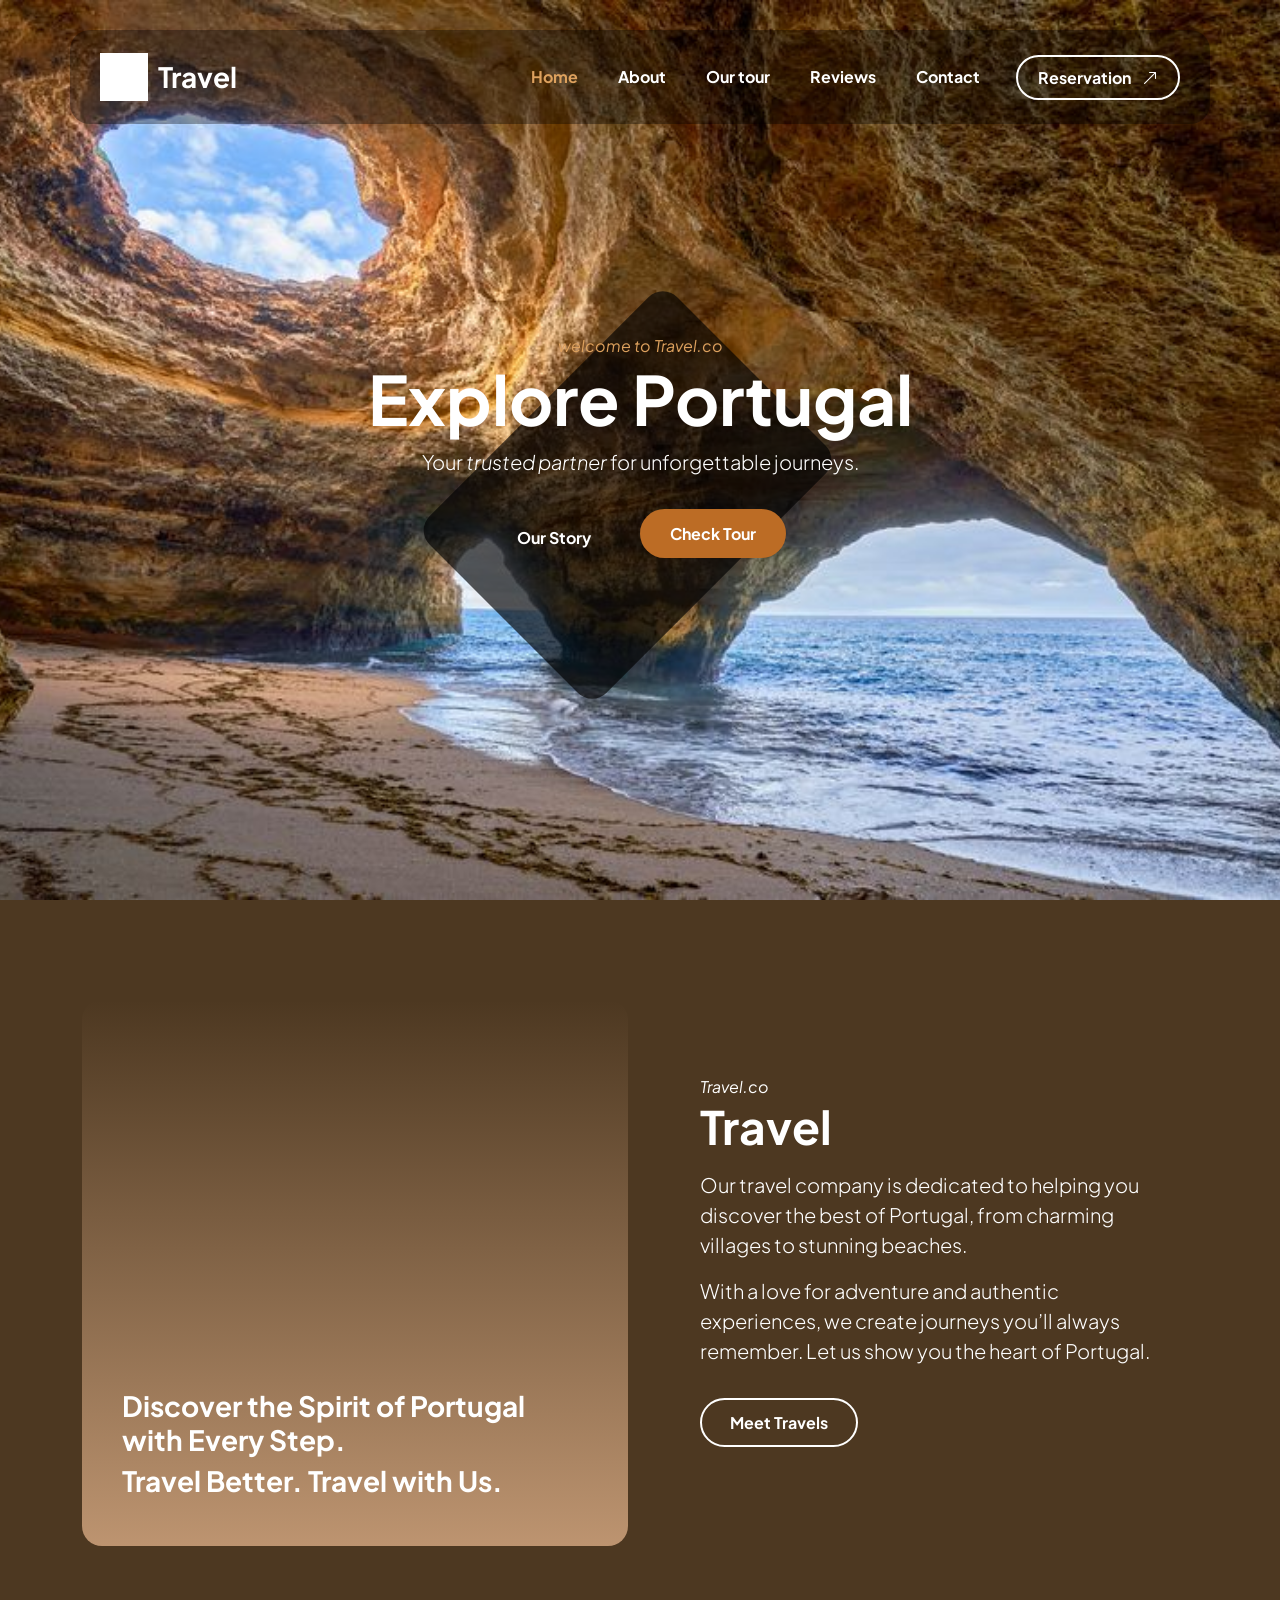
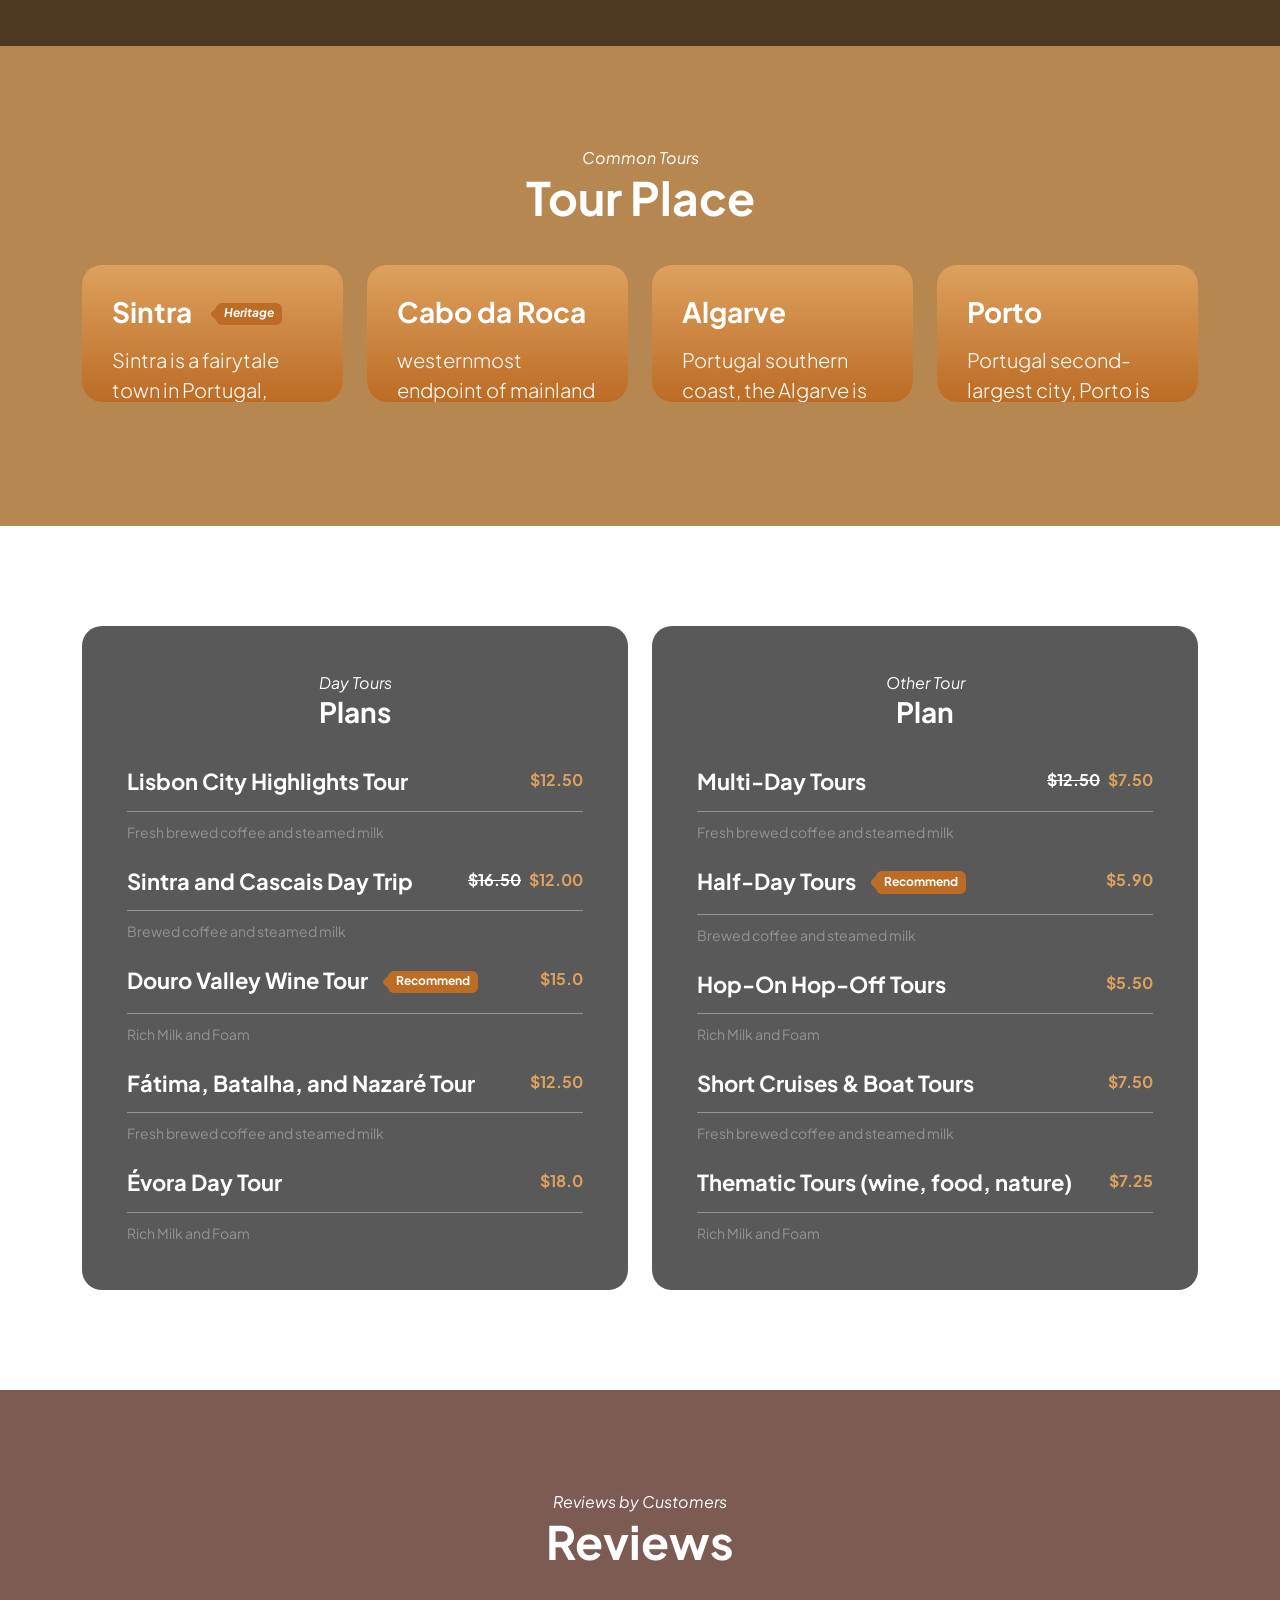
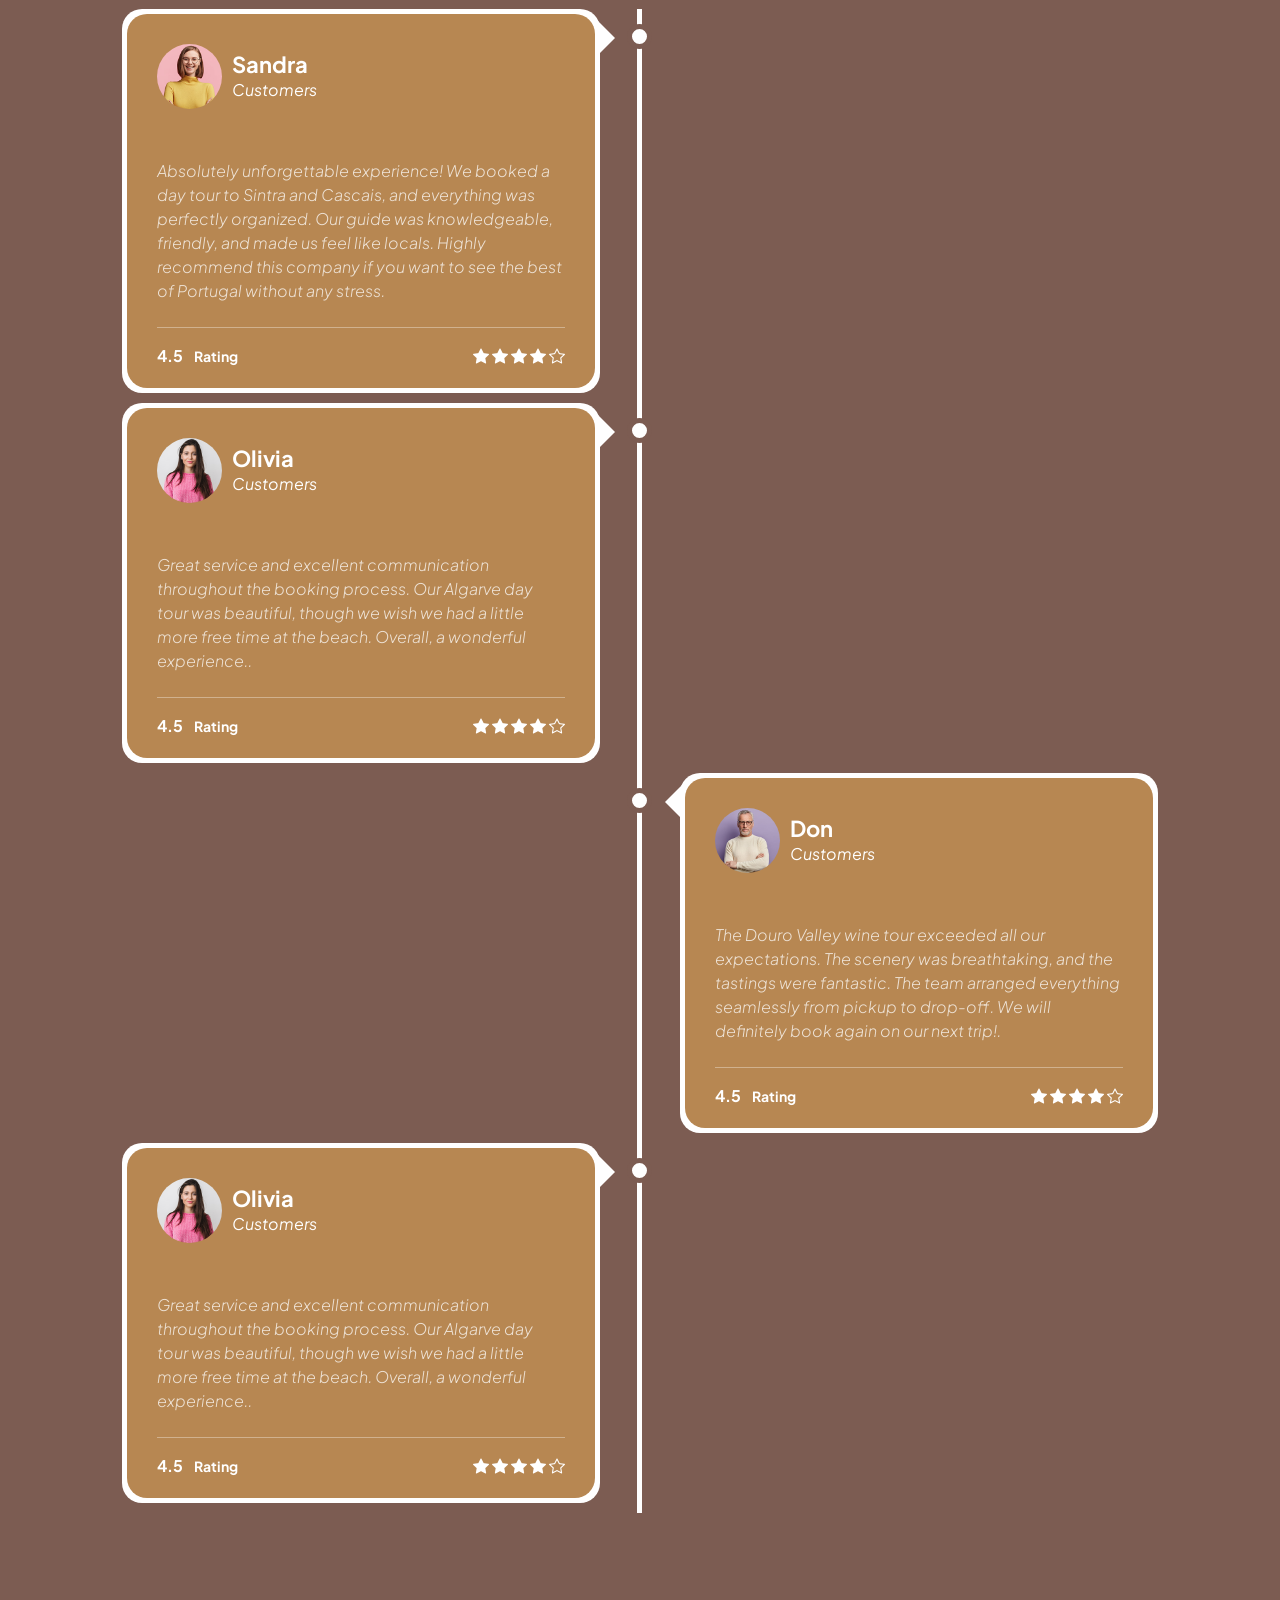
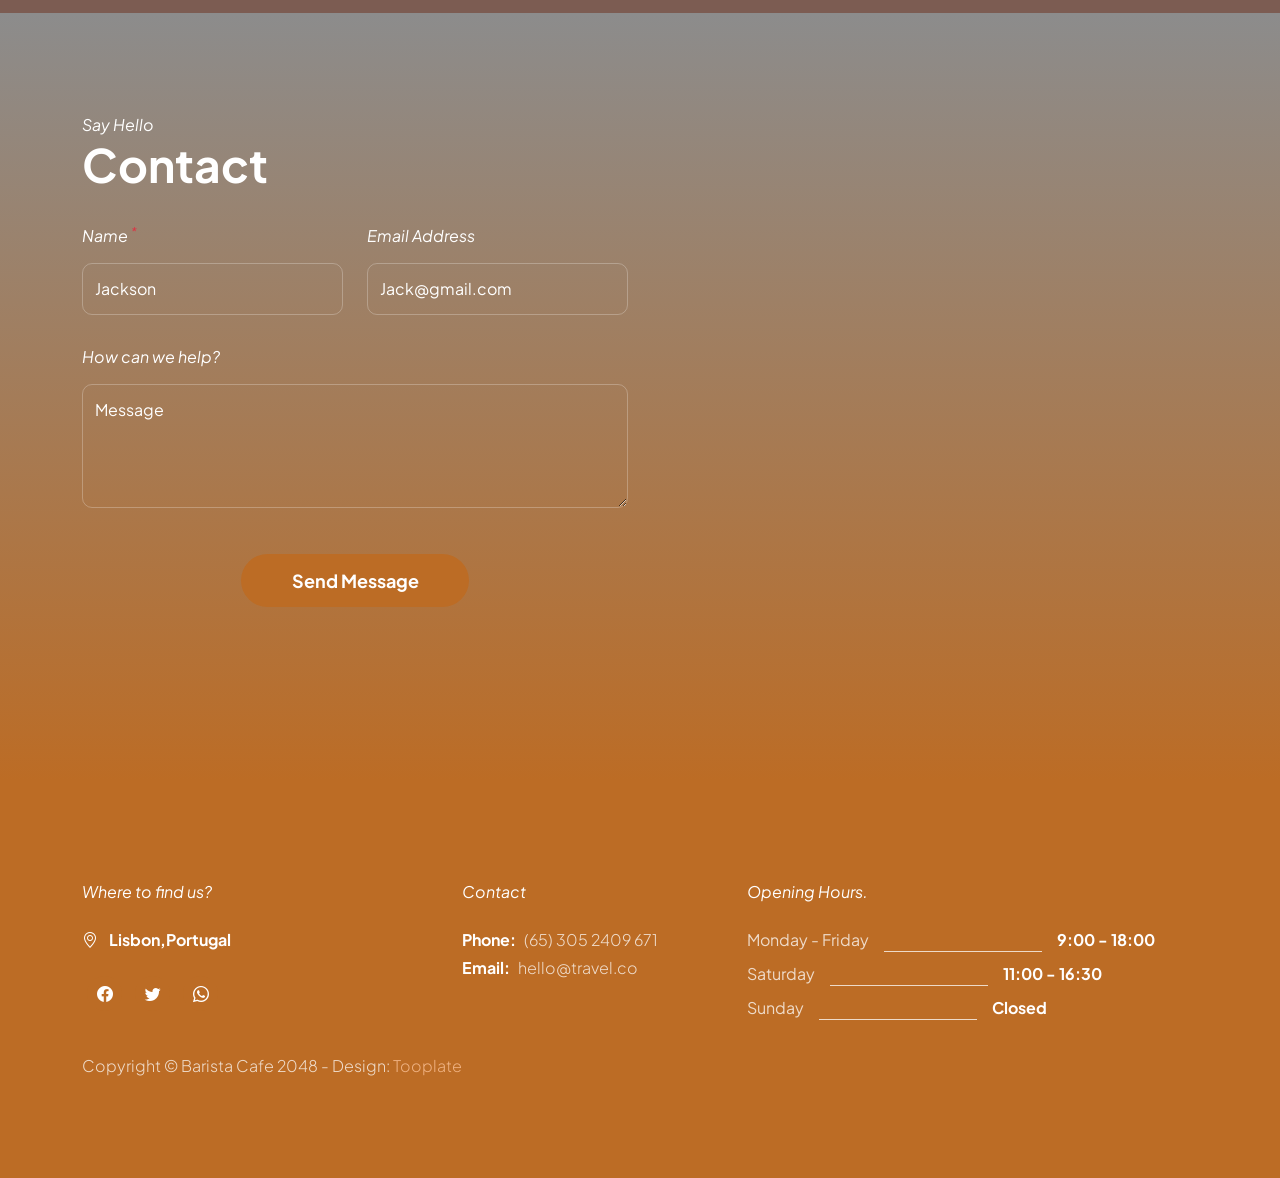
==== index.html @ 71cfe736 "Initial commit" ====
<!doctype html>
<html lang="en">
    <head>
        <meta charset="utf-8">
        <meta name="viewport" content="width=device-width, initial-scale=1">

        <meta name="description" content="">
        <meta name="author" content="">

        <title>Travel HTML CSS Template</title>

        <!-- CSS FILES -->                
        <link rel="preconnect" href="https://fonts.googleapis.com">
        
        <link rel="preconnect" href="https://fonts.gstatic.com" crossorigin>

        <link href="https://fonts.googleapis.com/css2?family=Plus+Jakarta+Sans:ital,wght@0,200;0,400;0,600;0,700;1,200;1,700&display=swap" rel="stylesheet">
            
        <link href="css/bootstrap.min.css" rel="stylesheet">

        <link href="css/bootstrap-icons.css" rel="stylesheet">

        <link href="css/vegas.min.css" rel="stylesheet">

        <link href="css/tooplate-barista.css" rel="stylesheet">
        
<!--

Tooplate 2137 Barista Cafe

https://www.tooplate.com/view/2137-barista-cafe

Bootstrap 5 HTML CSS Template

-->
    </head>
    
    <body>
                
            <main>
                <nav class="navbar navbar-expand-lg">                
                    <div class="container">
                        <a class="navbar-brand d-flex align-items-center" href="index.html">
                           <img src="images/Travel_Agency_Logo.png" class="navbar-brand-image img-fluid" alt="Tour & travel templete">
                            Travel
                        </a>
        
                        <button class="navbar-toggler" type="button" data-bs-toggle="collapse" data-bs-target="#navbarNav" aria-controls="navbarNav" aria-expanded="false" aria-label="Toggle navigation">
                            <span class="navbar-toggler-icon"></span>
                        </button>
        
                        <div class="collapse navbar-collapse" id="navbarNav">
                            <ul class="navbar-nav ms-lg-auto">
                                <li class="nav-item">
                                    <a class="nav-link click-scroll" href="#section_1">Home</a>
                                </li>
        
                                <li class="nav-item">
                                    <a class="nav-link click-scroll" href="#section_2">About</a>
                                </li>

                                <li class="nav-item">
                                    <a class="nav-link click-scroll" href="#section_3">Our tour</a>
                                </li>

                                <li class="nav-item">
                                    <a class="nav-link click-scroll" href="#section_4">Reviews</a>
                                </li>

                                <li class="nav-item">
                                    <a class="nav-link click-scroll" href="#section_5">Contact</a>
                                </li>
                            </ul>

                            <div class="ms-lg-3">
                                <a class="btn custom-btn custom-border-btn" href="reservation.html">
                                    Reservation
                                    <i class="bi-arrow-up-right ms-2"></i>
                                </a>
                            </div>
                        </div>
                    </div>
                </nav>


                <section class="hero-section d-flex justify-content-center align-items-center" id="section_1">

                    <div class="container">
                        <div class="row align-items-center">

                            <div class="col-lg-6 col-12 mx-auto">
                                <em class="small-text">welcome to Travel.co</em>
                                
                                <h1>Explore Portugal</h1>

                                <p class="text-white mb-4 pb-lg-2">
                                    Your <em>trusted partner</em> for unforgettable journeys.
                                </p>

                                <a class="btn custom-btn custom-border-btn smoothscroll me-3" href="#section_2">
                                    Our Story
                                </a>

                                <a class="btn custom-btn smoothscroll me-2 mb-2" href="#section_3"><strong>Check Tour</strong></a>
                            </div>

                        </div>
                    </div>

                    <div class="hero-slides"></div>
                </section>


                <section class="about-section section-padding" id="section_2">
                    <div class="section-overlay"></div>
                    <div class="container">
                        <div class="row align-items-center">

                            <div class="col-lg-6 col-12">
                                <div class="ratio ratio-1x1">
                                    <video autoplay="" loop="" muted="" class="custom-video" poster="">
                                        <source src="videos/1.mp4" type="video/mp4">

                                        Your browser does not support the video tag.
                                    </video>

                                    <div class="about-video-info d-flex flex-column">
                                        <h4 class="mt-auto">Discover the Spirit of Portugal with Every Step.</h4>

                                        <h4>Travel Better. Travel with Us.</h4>
                                    </div>
                                </div>
                            </div>

                            <div class="col-lg-5 col-12 mt-4 mt-lg-0 mx-auto">
                                <em class="text-white">Travel.co</em>

                                <h2 class="text-white mb-3">Travel</h2>

                                    <p class="text-white">
                                        Our travel company is dedicated to helping you discover the best of Portugal, from charming villages to stunning beaches.
                                    </p>

                                    <p class="text-white">
                                        With a love for adventure and authentic experiences, we create journeys you’ll always remember. Let us show you the heart of Portugal.
                                    </p>
                                <a href="#barista-team" class="smoothscroll btn custom-btn custom-border-btn mt-3 mb-4">Meet Travels </a>
                            </div>

                        </div>
                    </div>
                </section>


                <section class="barista-section section-padding section-bg" id="barista-team">
                    <div class="container">
                        <div class="row justify-content-center">

                            <div class="col-lg-12 col-12 text-center mb-4 pb-lg-2">
                                <em class="text-white">Common Tours</em>

                                <h2 class="text-white">Tour Place</h2>
                            </div>

                            <div class="col-lg-3 col-md-6 col-12 mb-4">
                                <div class="team-block-wrap">
                                    <div class="team-block-info d-flex flex-column">
                                        <div class="d-flex mt-auto mb-3">
                                            <h4 class="text-white mb-0">Sintra</h4>

                                            <p class="badge ms-4"><em>Heritage</em></p>
                                        </div>

                                        <p class="text-white mb-0">Sintra is a fairytale town in Portugal, famous for its colorful palaces, romantic gardens, and misty mountain scenery.</p>
                                    </div>

                                    <div class="team-block-image-wrap">
                                        <video autoplay="" loop="" muted="" class="custom-video" poster="">
                                        <source src="videos/1.mp4" type="video/mp4">

                                        Your browser does not support the video tag.
                                    </video>
                                    </div>
                                </div>
                            </div>

                            <div class="col-lg-3 col-md-6 col-12 mb-4">
                                <div class="team-block-wrap">
                                    <div class="team-block-info d-flex flex-column">
                                        <div class="d-flex mt-auto mb-3">
                                            <h4 class="text-white mb-0">Cabo da Roca</h4>

                                           
                                        </div>

                                        <p class="text-white mb-0">westernmost endpoint of mainland Europe , its dramatic cliffs rising 140 meters above the Atlantic Ocean.</p>
                                    </div>

                                    <div class="team-block-image-wrap">
                                         <video autoplay="" loop="" muted="" class="custom-video" poster="">
                                        <source src="videos/CabodaRoca.mp4" type="video/mp4">

                                        Your browser does not support the video tag.
                                    </video>
                                    </div>
                                </div>
                            </div>

                            <div class="col-lg-3 col-md-6 col-12 mb-4">
                                <div class="team-block-wrap">
                                    <div class="team-block-info d-flex flex-column">
                                        <div class="d-flex mt-auto mb-3">
                                            <h4 class="text-white mb-0">Algarve</h4>

                                            
                                        </div>

                                        <p class="text-white mb-0">Portugal southern coast, the Algarve is famous for its golden beaches.</p>
                                    </div>

                                    <div class="team-block-image-wrap">
                                              <video autoplay="" loop="" muted="" class="custom-video" poster="">
                                        <source src="videos/Algarve.mp4" type="video/mp4">

                                        Your browser does not support the video tag.
                                    </video>
                                    </div>
                                </div>
                            </div>

                            <div class="col-lg-3 col-md-6 col-12">
                                <div class="team-block-wrap">
                                    <div class="team-block-info d-flex flex-column">
                                        <div class="d-flex mt-auto mb-3">
                                            <h4 class="text-white mb-0">Porto</h4>

                                            
                                        </div>

                                        <p class="text-white mb-0">Portugal second-largest city, Porto is known for its historic riverside district.</p>
                                    </div>

                                    <div class="team-block-image-wrap">
                                                 <video autoplay="" loop="" muted="" class="custom-video" poster="">
                                        <source src="videos/Porto.mp4" type="video/mp4">

                                        Your browser does not support the video tag.
                                    </video>
                                    </div>
                                </div>
                            </div>

                        </div>
                    </div>
                </section>


                <section class="menu-section section-padding" id="section_3">
                    <div class="container">
                        <div class="row">

                            <div class="col-lg-6 col-12 mb-4 mb-lg-0">
                                <div class="menu-block-wrap">
                                    <div class="text-center mb-4 pb-lg-2">
                                        <em class="text-white">Day Tours</em>
                                        <h4 class="text-white">Plans</h4>
                                    </div>

                                    <div class="menu-block">
                                        <div class="d-flex">
                                            <h6>Lisbon City Highlights Tour</h6>
                                        
                                            <span class="underline"></span>

                                            <strong class="ms-auto">$12.50</strong>
                                        </div>

                                        <div class="border-top mt-2 pt-2">
                                            <small>Fresh brewed coffee and steamed milk</small>
                                        </div>
                                    </div>

                                    <div class="menu-block my-4">
                                        <div class="d-flex">
                                            <h6>
                                                Sintra and Cascais Day Trip
                                            </h6>
                                        
                                            <span class="underline"></span>

                                            <strong class="text-white ms-auto"><del>$16.50</del></strong>

                                            <strong class="ms-2">$12.00</strong>
                                        </div>

                                        <div class="border-top mt-2 pt-2">
                                            <small>Brewed coffee and steamed milk</small>
                                        </div>
                                    </div>

                                    <div class="menu-block">
                                        <div class="d-flex">
                                            <h6>Douro Valley Wine Tour
                                                <span class="badge ms-3">Recommend</span>
                                            </h6>
                                        
                                            <span class="underline"></span>

                                            <strong class="ms-auto">$15.0</strong>
                                        </div>

                                        <div class="border-top mt-2 pt-2">
                                            <small>Rich Milk and Foam</small>
                                        </div>
                                    </div>

                                    <div class="menu-block my-4">
                                        <div class="d-flex">
                                            <h6>Fátima, Batalha, and Nazaré Tour</h6>
                                        
                                            <span class="underline"></span>

                                            <strong class="ms-auto">$12.50</strong>
                                        </div>

                                        <div class="border-top mt-2 pt-2">
                                            <small>Fresh brewed coffee and steamed milk</small>
                                        </div>
                                    </div>

                                    <div class="menu-block">
                                        <div class="d-flex">
                                            <h6>Évora Day Tour</h6>
                                        
                                            <span class="underline"></span>

                                            <strong class="ms-auto">$18.0</strong>
                                        </div>

                                        <div class="border-top mt-2 pt-2">
                                            <small>Rich Milk and Foam</small>
                                        </div>
                                    </div>
                                </div>
                            </div>

                            <div class="col-lg-6 col-12">
                                <div class="menu-block-wrap">
                                    <div class="text-center mb-4 pb-lg-2">
                                        <em class="text-white">Other Tour</em>
                                        <h4 class="text-white">Plan</h4>
                                    </div>

                                    <div class="menu-block">
                                        <div class="d-flex">
                                            <h6>Multi-Day Tours</h6>
                                        
                                            <span class="underline"></span>

                                            <strong class="text-white ms-auto"><del>$12.50</del></strong>

                                            <strong class="ms-2">$7.50</strong>
                                        </div>

                                        <div class="border-top mt-2 pt-2">
                                            <small>Fresh brewed coffee and steamed milk</small>
                                        </div>
                                    </div>

                                    <div class="menu-block my-4">
                                        <div class="d-flex">
                                            <h6>
                                                Half-Day Tours
                                                <span class="badge ms-3">Recommend</span>
                                            </h6>
                                        
                                            <span class="underline"></span>

                                            <strong class="ms-auto">$5.90</strong>
                                        </div>

                                        <div class="border-top mt-2 pt-2">
                                            <small>Brewed coffee and steamed milk</small>
                                        </div>
                                    </div>

                                    <div class="menu-block">
                                        <div class="d-flex">
                                            <h6>Hop-On Hop-Off Tours</h6>
                                        
                                            <span class="underline"></span>

                                            <strong class="ms-auto">$5.50</strong>
                                        </div>

                                        <div class="border-top mt-2 pt-2">
                                            <small>Rich Milk and Foam</small>
                                        </div>
                                    </div>

                                    <div class="menu-block my-4">
                                        <div class="d-flex">
                                            <h6>Short Cruises & Boat Tours</h6>
                                        
                                            <span class="underline"></span>

                                            <strong class="ms-auto">$7.50</strong>
                                        </div>

                                        <div class="border-top mt-2 pt-2">
                                            <small>Fresh brewed coffee and steamed milk</small>
                                        </div>
                                    </div>

                                    <div class="menu-block">
                                        <div class="d-flex">
                                            <h6>Thematic Tours (wine, food, nature)</h6>
                                        
                                            <span class="underline"></span>

                                            <strong class="ms-auto">$7.25</strong>
                                        </div>

                                        <div class="border-top mt-2 pt-2">
                                            <small>Rich Milk and Foam</small>
                                        </div>
                                    </div>
                                </div>
                            </div>

                        </div>
                    </div>
                </section>


                <section class="reviews-section section-padding section-bg" id="section_4">
                    <div class="container">
                        <div class="row justify-content-center">

                            <div class="col-lg-12 col-12 text-center mb-4 pb-lg-2">
                                <em class="text-white">Reviews by Customers</em>

                                <h2 class="text-white">Reviews</h2>
                            </div>

                            <div class="timeline">
                                <div class="timeline-container timeline-container-left">
                                    <div class="timeline-content">
                                        <div class="reviews-block">
                                            <div class="reviews-block-image-wrap d-flex align-items-center">
                                                <img src="images/reviews/young-woman-with-round-glasses-yellow-sweater.jpg" class="reviews-block-image img-fluid" alt="">

                                                <div class="">
                                                    <h6 class="text-white mb-0">Sandra</h6>
                                                    <em class="text-white"> Customers</em>
                                                </div>
                                            </div>

                                            <div class="reviews-block-info">
                                                <p>Absolutely unforgettable experience! We booked a day tour to Sintra and Cascais, and everything was perfectly organized. Our guide was knowledgeable, friendly, and made us feel like locals. Highly recommend this company if you want to see the best of Portugal without any stress.</p>

                                                <div class="d-flex border-top pt-3 mt-4">
                                                    <strong class="text-white">4.5 <small class="ms-2">Rating</small></strong>

                                                    <div class="reviews-group ms-auto">
                                                        <i class="bi-star-fill"></i>
                                                        <i class="bi-star-fill"></i>
                                                        <i class="bi-star-fill"></i>
                                                        <i class="bi-star-fill"></i>
                                                        <i class="bi-star"></i>
                                                    </div>
                                                </div>
                                            </div>
                                        </div>
                                    </div>
                                </div>
                                <div class="timeline-container timeline-container-left">
                                    <div class="timeline-content">
                                        <div class="reviews-block">
                                            <div class="reviews-block-image-wrap d-flex align-items-center">
                                                <img src="images/reviews/young-beautiful-woman-pink-warm-sweater-natural-look-smiling-portrait-isolated-long-hair.jpg" class="reviews-block-image img-fluid" alt="">

                                                <div class="">
                                                    <h6 class="text-white mb-0">Olivia</h6>
                                                    <em class="text-white"> Customers</em>
                                                </div>
                                            </div>

                                            <div class="reviews-block-info">
                                                <p>Great service and excellent communication throughout the booking process. Our Algarve day tour was beautiful, though we wish we had a little more free time at the beach. Overall, a wonderful experience..</p>

                                                <div class="d-flex border-top pt-3 mt-4">
                                                    <strong class="text-white">4.5 <small class="ms-2">Rating</small></strong>

                                                    <div class="reviews-group ms-auto">
                                                        <i class="bi-star-fill"></i>
                                                        <i class="bi-star-fill"></i>
                                                        <i class="bi-star-fill"></i>
                                                        <i class="bi-star-fill"></i>
                                                        <i class="bi-star"></i>
                                                    </div>
                                                </div>
                                            </div>
                                        </div>
                                    </div>
                                </div>

                                <div class="timeline-container timeline-container-right">
                                    <div class="timeline-content">
                                        <div class="reviews-block">
                                            <div class="reviews-block-image-wrap d-flex align-items-center">
                                                <img src="images/reviews/senior-man-white-sweater-eyeglasses.jpg" class="reviews-block-image img-fluid" alt="">

                                                <div class="">
                                                    <h6 class="text-white mb-0">Don</h6>
                                                    <em class="text-white"> Customers</em>
                                                </div>
                                            </div>

                                            <div class="reviews-block-info">
                                                <p>The Douro Valley wine tour exceeded all our expectations. The scenery was breathtaking, and the tastings were fantastic. The team arranged everything seamlessly from pickup to drop-off. We will definitely book again on our next trip!.</p>

                                                <div class="d-flex border-top pt-3 mt-4">
                                                    <strong class="text-white">4.5 <small class="ms-2">Rating</small></strong>

                                                    <div class="reviews-group ms-auto">
                                                        <i class="bi-star-fill"></i>
                                                        <i class="bi-star-fill"></i>
                                                        <i class="bi-star-fill"></i>
                                                        <i class="bi-star-fill"></i>
                                                        <i class="bi-star"></i>
                                                    </div>
                                                </div>
                                            </div>
                                        </div>
                                    </div>
                                </div>


                                <div class="timeline-container timeline-container-left">
                                    <div class="timeline-content">
                                        <div class="reviews-block">
                                            <div class="reviews-block-image-wrap d-flex align-items-center">
                                                <img src="images/reviews/young-beautiful-woman-pink-warm-sweater-natural-look-smiling-portrait-isolated-long-hair.jpg" class="reviews-block-image img-fluid" alt="">

                                                <div class="">
                                                    <h6 class="text-white mb-0">Olivia</h6>
                                                    <em class="text-white"> Customers</em>
                                                </div>
                                            </div>

                                            <div class="reviews-block-info">
                                                <p>Great service and excellent communication throughout the booking process. Our Algarve day tour was beautiful, though we wish we had a little more free time at the beach. Overall, a wonderful experience..</p>

                                                <div class="d-flex border-top pt-3 mt-4">
                                                    <strong class="text-white">4.5 <small class="ms-2">Rating</small></strong>

                                                    <div class="reviews-group ms-auto">
                                                        <i class="bi-star-fill"></i>
                                                        <i class="bi-star-fill"></i>
                                                        <i class="bi-star-fill"></i>
                                                        <i class="bi-star-fill"></i>
                                                        <i class="bi-star"></i>
                                                    </div>
                                                </div>
                                            </div>
                                        </div>
                                    </div>
                                </div>
                            </div>

                        </div>
                    </div>
                </section>


                <section class="contact-section section-padding" id="section_5">
                    <div class="container">
                        <div class="row">   

                            <div class="col-lg-12 col-12">
                                <em class="text-white">Say Hello</em>
                                <h2 class="text-white mb-4 pb-lg-2">Contact</h2>
                            </div>

                            <div class="col-lg-6 col-12">
                                <form action="#" method="post" class="custom-form contact-form" role="form">

                                <div class="row">
                                    
                                    <div class="col-lg-6 col-12">
                                        <label for="name" class="form-label">Name <sup class="text-danger">*</sup></label>

                                        <input type="text" name="name" id="name" class="form-control" placeholder="Jackson" required="">
                                    </div>

                                    <div class="col-lg-6 col-12">
                                        <label for="email" class="form-label">Email Address</label>

                                        <input type="email" name="email" id="email" pattern="[^ @]*@[^ @]*" class="form-control" placeholder="Jack@gmail.com" required="">
                                    </div>

                                    <div class="col-12">
                                        <label for="message" class="form-label">How can we help?</label>

                                        <textarea name="message" rows="4" class="form-control" id="message" placeholder="Message" required=""></textarea>
                                        
                                    </div>
                                </div>

                                <div class="col-lg-5 col-12 mx-auto mt-3">
                                    <button type="submit" class="form-control">Send Message</button>
                                </div>
                            </form>
                            </div>

                            <div class="col-lg-6 col-12 mx-auto mt-5 mt-lg-0 ps-lg-5">
                                <iframe
                                src="https://www.google.com/maps/embed?pb=!1m18!1m12!1m3!1d62391.93143214999!2d-9.206729025305532!3d38.8001784403716!2m3!1f0!2f0!3f0!3m2!1i1024!2i768!4f13.1!3m3!1m2!1s0xd193362f2e70d0f%3A0x6cb35b3cfcb72c0b!2sOdivelas!5e0!3m2!1sen!2spt!4v1720000000000!5m2!1sen!2spt"
                                width="600"
                                height="450"
                                style="border:0;"
                                allowfullscreen=""
                                loading="lazy"
                                referrerpolicy="no-referrer-when-downgrade"
                                ></iframe>
                            </div>

                        </div>
                    </div>
                </section>


                <footer class="site-footer">
                    <div class="container">
                        <div class="row">

                            <div class="col-lg-4 col-12 me-auto">
                                <em class="text-white d-block mb-4">Where to find us?</em>

                                <strong class="text-white">
                                    <i class="bi-geo-alt me-2"></i>
                                    Lisbon,Portugal
                                </strong>

                                <ul class="social-icon mt-4">
                                    <li class="social-icon-item">
                                        <a href="#" class="social-icon-link bi-facebook">
                                        </a>
                                    </li>
        
                                    <li class="social-icon-item">
                                        <a href="https://x.com/minthu" target="_new" class="social-icon-link bi-twitter">
                                        </a>
                                    </li>

                                    <li class="social-icon-item">
                                        <a href="#" class="social-icon-link bi-whatsapp">
                                        </a>
                                    </li>
                                </ul>
                            </div>

                            <div class="col-lg-3 col-12 mt-4 mb-3 mt-lg-0 mb-lg-0">
                                <em class="text-white d-block mb-4">Contact</em>

                                <p class="d-flex mb-1">
                                    <strong class="me-2">Phone:</strong>
                                    <a href="tel: 305-240-9671" class="site-footer-link">
                                        (65) 
                                        305 2409 671
                                    </a>
                                </p>

                                <p class="d-flex">
                                    <strong class="me-2">Email:</strong>

                                    <a href="mailto:info@yourgmail.com" class="site-footer-link">
                                        hello@travel.co
                                    </a>
                                </p>
                            </div>


                            <div class="col-lg-5 col-12">
                                <em class="text-white d-block mb-4">Opening Hours.</em>

                                <ul class="opening-hours-list">
                                    <li class="d-flex">
                                        Monday - Friday
                                        <span class="underline"></span>

                                        <strong>9:00 - 18:00</strong>
                                    </li>

                                    <li class="d-flex">
                                        Saturday
                                        <span class="underline"></span>

                                        <strong>11:00 - 16:30</strong>
                                    </li>

                                    <li class="d-flex">
                                        Sunday
                                        <span class="underline"></span>

                                        <strong>Closed</strong>
                                    </li>
                                </ul>
                            </div>

                            <div class="col-lg-8 col-12 mt-4">
                                <p class="copyright-text mb-0">Copyright © Barista Cafe 2048 
                                    - Design: <a rel="sponsored" href="https://www.tooplate.com" target="_blank">Tooplate</a></p>
                            </div>
                    </div>
                </footer>
            </main>

        <!-- JAVASCRIPT FILES -->
        <script src="js/jquery.min.js"></script>
        <script src="js/bootstrap.min.js"></script>
        <script src="js/jquery.sticky.js"></script>
        <script src="js/click-scroll.js"></script>
        <script src="js/vegas.min.js"></script>
        <script src="js/custom.js"></script>

    </body>
</html>
---- css/vegas.min.css ----
.vegas-content-scrollable,.vegas-overlay,.vegas-slide,.vegas-slide-inner,.vegas-timer{position:absolute;top:0;left:0;bottom:0;right:0;overflow:hidden;border:none;padding:0;margin:0}.vegas-content-scrollable{position:relative;height:100%;overflow:auto}.vegas-overlay{opacity:.5;background:url(./overlays/02.png) center center}.vegas-timer{top:auto;bottom:0;height:2px}.vegas-timer-progress{width:0%;height:100%;background:#fff;transition:width ease-out}.vegas-timer-running .vegas-timer-progress{width:100%}.vegas-slide,.vegas-slide-inner{margin:0;padding:0;background:center center no-repeat;transform:translateZ(0);will-change:transform,opacity}body .vegas-container{overflow:hidden!important;position:relative}.vegas-video{min-width:100%;min-height:100%;width:auto;height:auto}body.vegas-container{overflow:auto;position:static;z-index:-2}body.vegas-container>.vegas-overlay,body.vegas-container>.vegas-slide,body.vegas-container>.vegas-timer{position:fixed;z-index:-1}.vegas-transition-blur,.vegas-transition-blur2{opacity:0;filter:blur(32px) brightness(1.01)}.vegas-transition-blur-in,.vegas-transition-blur2-in{opacity:1;filter:blur(0) brightness(1.01)}.vegas-transition-blur2-out{opacity:0}.vegas-transition-burn,.vegas-transition-burn2{opacity:0;filter:contrast(1000%) saturate(1000%)}.vegas-transition-burn-in,.vegas-transition-burn2-in{opacity:1;filter:contrast(100%) saturate(100%)}.vegas-transition-burn2-out{opacity:0;filter:contrast(1000%) saturate(1000%)}.vegas-transition-fade,.vegas-transition-fade2{opacity:0}.vegas-transition-fade-in,.vegas-transition-fade2-in{opacity:1}.vegas-transition-fade2-out{opacity:0}.vegas-transition-flash,.vegas-transition-flash2{opacity:0;filter:brightness(25)}.vegas-transition-flash-in,.vegas-transition-flash2-in{opacity:1;filter:brightness(1)}.vegas-transition-flash2-out{opacity:0;filter:brightness(25)}.vegas-transition-negative,.vegas-transition-negative2{opacity:0;filter:invert(100%)}.vegas-transition-negative-in,.vegas-transition-negative2-in{opacity:1;filter:invert(0)}.vegas-transition-negative2-out{opacity:0;filter:invert(100%)}.vegas-transition-slideDown,.vegas-transition-slideDown2{transform:translateY(-100%)}.vegas-transition-slideDown-in,.vegas-transition-slideDown2-in{transform:translateY(0)}.vegas-transition-slideDown2-out{transform:translateY(100%)}.vegas-transition-slideLeft,.vegas-transition-slideLeft2{transform:translateX(100%)}.vegas-transition-slideLeft-in,.vegas-transition-slideLeft2-in{transform:translateX(0)}.vegas-transition-slideLeft2-out,.vegas-transition-slideRight,.vegas-transition-slideRight2{transform:translateX(-100%)}.vegas-transition-slideRight-in,.vegas-transition-slideRight2-in{transform:translateX(0)}.vegas-transition-slideRight2-out{transform:translateX(100%)}.vegas-transition-slideUp,.vegas-transition-slideUp2{transform:translateY(100%)}.vegas-transition-slideUp-in,.vegas-transition-slideUp2-in{transform:translateY(0)}.vegas-transition-slideUp2-out{transform:translateY(-100%)}.vegas-transition-swirlLeft,.vegas-transition-swirlLeft2{transform:scale(2) rotate(35deg);opacity:0}.vegas-transition-swirlLeft-in,.vegas-transition-swirlLeft2-in{transform:scale(1) rotate(0);opacity:1}.vegas-transition-swirlLeft2-out,.vegas-transition-swirlRight,.vegas-transition-swirlRight2{transform:scale(2) rotate(-35deg);opacity:0}.vegas-transition-swirlRight-in,.vegas-transition-swirlRight2-in{transform:scale(1) rotate(0);opacity:1}.vegas-transition-swirlRight2-out{transform:scale(2) rotate(35deg);opacity:0}.vegas-transition-zoomIn,.vegas-transition-zoomIn2{transform:scale(0);opacity:0}.vegas-transition-zoomIn-in,.vegas-transition-zoomIn2-in{transform:scale(1);opacity:1}.vegas-transition-zoomIn2-out,.vegas-transition-zoomOut,.vegas-transition-zoomOut2{transform:scale(2);opacity:0}.vegas-transition-zoomOut-in,.vegas-transition-zoomOut2-in{transform:scale(1);opacity:1}.vegas-transition-zoomOut2-out{transform:scale(0);opacity:0}.vegas-animation-kenburns{-webkit-animation:kenburns ease-out;animation:kenburns ease-out}@-webkit-keyframes kenburns{0%{transform:scale(1.5)}100%{transform:scale(1)}}@keyframes kenburns{0%{transform:scale(1.5)}100%{transform:scale(1)}}.vegas-animation-kenburnsDownLeft{-webkit-animation:kenburnsDownLeft ease-out;animation:kenburnsDownLeft ease-out}@-webkit-keyframes kenburnsDownLeft{0%{transform:scale(1.5) translate(10%,-10%)}100%{transform:scale(1) translate(0,0)}}@keyframes kenburnsDownLeft{0%{transform:scale(1.5) translate(10%,-10%)}100%{transform:scale(1) translate(0,0)}}.vegas-animation-kenburnsDownRight{-webkit-animation:kenburnsDownRight ease-out;animation:kenburnsDownRight ease-out}@-webkit-keyframes kenburnsDownRight{0%{transform:scale(1.5) translate(-10%,-10%)}100%{transform:scale(1) translate(0,0)}}@keyframes kenburnsDownRight{0%{transform:scale(1.5) translate(-10%,-10%)}100%{transform:scale(1) translate(0,0)}}.vegas-animation-kenburnsDown{-webkit-animation:kenburnsDown ease-out;animation:kenburnsDown ease-out}@-webkit-keyframes kenburnsDown{0%{transform:scale(1.5) translate(0,-10%)}100%{transform:scale(1) translate(0,0)}}@keyframes kenburnsDown{0%{transform:scale(1.5) translate(0,-10%)}100%{transform:scale(1) translate(0,0)}}.vegas-animation-kenburnsLeft{-webkit-animation:kenburnsLeft ease-out;animation:kenburnsLeft ease-out}@-webkit-keyframes kenburnsLeft{0%{transform:scale(1.5) translate(10%,0)}100%{transform:scale(1) translate(0,0)}}@keyframes kenburnsLeft{0%{transform:scale(1.5) translate(10%,0)}100%{transform:scale(1) translate(0,0)}}.vegas-animation-kenburnsRight{-webkit-animation:kenburnsRight ease-out;animation:kenburnsRight ease-out}@-webkit-keyframes kenburnsRight{0%{transform:scale(1.5) translate(-10%,0)}100%{transform:scale(1) translate(0,0)}}@keyframes kenburnsRight{0%{transform:scale(1.5) translate(-10%,0)}100%{transform:scale(1) translate(0,0)}}.vegas-animation-kenburnsUpLeft{-webkit-animation:kenburnsUpLeft ease-out;animation:kenburnsUpLeft ease-out}@-webkit-keyframes kenburnsUpLeft{0%{transform:scale(1.5) translate(10%,10%)}100%{transform:scale(1) translate(0,0)}}@keyframes kenburnsUpLeft{0%{transform:scale(1.5) translate(10%,10%)}100%{transform:scale(1) translate(0,0)}}.vegas-animation-kenburnsUpRight{-webkit-animation:kenburnsUpRight ease-out;animation:kenburnsUpRight ease-out}@-webkit-keyframes kenburnsUpRight{0%{transform:scale(1.5) translate(-10%,10%)}100%{transform:scale(1) translate(0,0)}}@keyframes kenburnsUpRight{0%{transform:scale(1.5) translate(-10%,10%)}100%{transform:scale(1) translate(0,0)}}.vegas-animation-kenburnsUp{-webkit-animation:kenburnsUp ease-out;animation:kenburnsUp ease-out}@-webkit-keyframes kenburnsUp{0%{transform:scale(1.5) translate(0,10%)}100%{transform:scale(1) translate(0,0)}}@keyframes kenburnsUp{0%{transform:scale(1.5) translate(0,10%)}100%{transform:scale(1) translate(0,0)}}
/*# sourceMappingURL=vegas.min.css.map */
---- css/tooplate-barista.css ----
/*

Tooplate 2137 Barista

https://www.tooplate.com/view/2137-barista-cafe

*/

/*---------------------------------------
  CUSTOM PROPERTIES ( VARIABLES )             
-----------------------------------------*/
:root {
  --white-color:                  #ffffff;
  --primary-color:                #BC6C25;
  --secondary-color:              #DDA15E;
  --section-bg-color:             #b78752;
  --custom-btn-bg-color:          #BC6C25;
  --custom-btn-bg-hover-color:    #DDA15E;
  --dark-color:                   #000000;
  --p-color:                      #717275;
  --border-color:                 #7fffd4;
  --link-hover-color:             #E76F51;

  --body-font-family:             'Plus Jakarta Sans', sans-serif;

  --h1-font-size:                 68px;
  --h2-font-size:                 46px;
  --h3-font-size:                 32px;
  --h4-font-size:                 28px;
  --h5-font-size:                 24px;
  --h6-font-size:                 22px;
  --p-font-size:                  20px;
  --btn-font-size:                16px;
  --form-btn-font-size:           18px;
  --menu-font-size:               16px;

  --border-radius-large:          100px;
  --border-radius-medium:         20px;
  --border-radius-small:          10px;

  --font-weight-thin:             200;
  --font-weight-light:            300;
  --font-weight-normal:           400;
  --font-weight-bold:             700;
}

body {
  background-color: var(--white-color);
  font-family: var(--body-font-family); 
}


/*---------------------------------------
  TYPOGRAPHY               
-----------------------------------------*/

h2,
h3,
h4,
h5,
h6 {
  color: var(--dark-color);
}

h1,
h2,
h3,
h4,
h5,
h6 {
  font-weight: var(--font-weight-bold);
}

h1 {
  font-size: var(--h1-font-size);
}

h2 {
  font-size: var(--h2-font-size);
}

h3 {
  font-size: var(--h3-font-size);
}

h4 {
  font-size: var(--h4-font-size);
}

h5 {
  font-size: var(--h5-font-size);
}

h6 {
  font-size: var(--h6-font-size);
}

p {
  color: var(--p-color);
  font-size: var(--p-font-size);
  font-weight: var(--font-weight-light);
}

ul li {
  color: var(--p-color);
  font-size: var(--p-font-size);
  font-weight: var(--font-weight-light);
}

a, 
button {
  touch-action: manipulation;
  transition: all 0.3s;
}

a {
  display: inline-block;
  color: var(--primary-color);
  text-decoration: none;
}

a:hover {
  color: var(--link-hover-color);
}

b,
strong {
  font-weight: var(--font-weight-bold);
}


/*---------------------------------------
  SECTION               
-----------------------------------------*/
.section-padding {
  padding-top: 100px;
  padding-bottom: 100px;
}

.section-bg {
  background-color: var(--section-bg-color);
}

.section-overlay {
  background-color: var(--dark-color);
  position: absolute;
  z-index: 9;
  top: 0;
  left: 0;
  pointer-events: none;
  width: 100%;
  height: 100%;
  opacity: 0.65;
}

.section-overlay + .container {
  position: relative;
  z-index: 22;
}

.back-top-icon {
  font-size: var(--h2-font-size);
}


/*---------------------------------------
  TIMELINE               
-----------------------------------------*/
.timeline {
  position: relative;
  max-width: 1200px;
  margin: 0 auto;
}

.timeline::after {
  content: '';
  position: absolute;
  width: 5px;
  background-color: var(--white-color);
  top: 0;
  bottom: 0;
  left: 50%;
  margin-left: -3px;
}

.timeline-container {
  padding: 10px 40px;
  padding-top: 0;
  position: relative;
  background-color: inherit;
  width: 50%;
}

.timeline-container::after {
  content: '';
  position: absolute;
  width: 25px;
  height: 25px;
  right: -12px;
  background-color: var(--white-color);
  border: 5px solid #7c5c52;
  top: 15px;
  border-radius: 50%;
  z-index: 1;
}

.timeline-container-left {
  left: 0;
}

.timeline-container-right {
  left: 50%;
}

.timeline-container-left::before {
  content: " ";
  height: 0;
  position: absolute;
  top: 9px;
  width: 0;
  z-index: 1;
  right: 25px;
  border: medium solid white;
  border-width: 20px 0 20px 20px;
  border-color: transparent transparent transparent white;
}

.timeline-container-right::before {
  content: " ";
  height: 0;
  position: absolute;
  top: 9px;
  width: 0;
  z-index: 1;
  left: 25px;
  border: medium solid white;
  border-width: 20px 20px 20px 0;
  border-color: transparent white transparent transparent;
}

.timeline-container-right::after {
  left: -13px;
}

.timeline-content {
  padding: 5px;
  background-color: var(--white-color);
  position: relative;
  border-radius: var(--border-radius-medium);
}

@media screen and (max-width: 991px) {
  .timeline::after {
    left: 31px;
  }

  .timeline-container {
    width: 100%;
    padding-left: 70px;
    padding-right: 25px;
  }

  .timeline-container::before {
    left: 58px;
    border: medium solid white;
    border-width: 20px 20px 20px 0;
    border-color: transparent white transparent transparent;
  }

  .timeline-container-left::after, .timeline-container-right::after {
    left: 6px;
  }

  .timeline-container-right {
    left: 0%;
  }
}


/*---------------------------------------
  CUSTOM BUTTON               
-----------------------------------------*/
.custom-btn {
  background: var(--custom-btn-bg-color);
  border: 2px solid transparent;
  border-radius: var(--border-radius-large);
  color: var(--white-color);
  font-size: var(--btn-font-size);
  font-weight: var(--font-weight-bold);
  line-height: normal;
  transition: all 0.3s;
  padding: 12px 28px;
}

.custom-btn:hover {
  background: var(--custom-btn-bg-hover-color);
  color: var(--white-color);
}

.custom-border-btn {
  background: transparent;
  border: 2px solid var(--white-color);
  color: var(--white-color);
}

.custom-border-btn:hover {
  background: var(--white-color);
  color: var(--secondary-color);
}

.custom-btn-bg-white {
  border-color: var(--white-color);
  color: var(--white-color);
}

.custom-btn-italic {
  font-style: italic;
}


/*---------------------------------------
  NAVIGATION BAR & OFFCANVAS              
-----------------------------------------*/
.sticky-wrapper {
  position: absolute;
  z-index: 999999;
  top: 0;
  right: 0;
  left: 0;
}

.sticky-wrapper.is-sticky .container {
  background: rgba(0, 0, 0, 0.65);
  border-radius: var(--border-radius-medium);
  padding: 15px 30px;
}

.navbar {
  background: transparent;
  z-index: 999999;
  padding-top: 30px;
  padding-bottom: 30px;
}

.navbar .container {
  background: rgba(0, 0, 0, 0.35);
  border-radius: var(--border-radius-medium);
  padding: 15px 30px;
}

.navbar-brand,
.navbar-brand:hover {
  font-size: var(--h4-font-size);
  font-weight: var(--font-weight-bold);
  display: block;
  color: var(--white-color);
}

.navbar .navbar-brand-image {
  filter: brightness(0) invert(1);
}

.navbar-brand-image {
  width: 48px;
  height: auto;
  margin-right: 10px;
}

.navbar .custom-btn {
  padding: 10px 20px;
}

.navbar-expand-lg .navbar-nav .nav-link {
  border-radius: var(--border-radius-large);
  margin: 10px;
  padding: 10px;
}

.navbar-nav .nav-link {
  display: inline-block;
  color: var(--white-color);
  font-size: var(--menu-font-size);
  font-weight: var(--font-weight-bold);
  padding-top: 15px;
  padding-bottom: 15px;
}

.navbar-nav .nav-link.active, 
.navbar-nav .nav-link:hover {
  color: var(--secondary-color);
}

.navbar .dropdown-menu {
  background: var(--white-color);
  box-shadow: 0 1rem 3rem rgba(0,0,0,.175);
  border: 0;
  display: inherit;
  opacity: 0;
  min-width: 9rem;
  margin-top: 20px;
  padding: 13px 0 10px 0;
  transition: all 0.3s;
  pointer-events: none;
}

.navbar .dropdown-menu::before {
  content: "";
  width: 0;
  height: 0;
  border-left: 20px solid transparent;
  border-right: 20px solid transparent;
  border-bottom: 15px solid var(--white-color);
  position: absolute;
  top: -10px;
  left: 10px;
}

.navbar .dropdown-item {
  display: inline-block;
  color: var(--p-color);
  font-size: var(--menu-font-size);
  font-weight: var(--font-weight-medium);
  position: relative;
}

.navbar .dropdown-item.active, 
.navbar .dropdown-item:active,
.navbar .dropdown-item:focus, 
.navbar .dropdown-item:hover {
  background: transparent;
  color: var(--link-hover-color);
}

.navbar .dropdown-toggle::after {
  content: "\f282";
  display: inline-block;
  font-family: bootstrap-icons !important;
  font-size: var(--menu-font-size);
  font-style: normal;
  font-weight: normal !important;
  font-variant: normal;
  text-transform: none;
  line-height: 1;
  vertical-align: -.125em;
  -webkit-font-smoothing: antialiased;
  -moz-osx-font-smoothing: grayscale;
  position: relative;
  left: 2px;
  border: 0;
}

@media screen and (min-width: 992px) {
  .navbar .dropdown:hover .dropdown-menu {
    opacity: 1;
    margin-top: 0;
    pointer-events: auto;
  }
}

.navbar-toggler {
  border: 0;
  padding: 0;
  cursor: pointer;
  margin: 0;
  width: 30px;
  height: 35px;
  outline: none;
}

.navbar-toggler:focus {
  outline: none;
  box-shadow: none;
}

.navbar-toggler[aria-expanded="true"] .navbar-toggler-icon {
  background: transparent;
}

.navbar-toggler[aria-expanded="true"] .navbar-toggler-icon:before,
.navbar-toggler[aria-expanded="true"] .navbar-toggler-icon:after {
  transition: top 300ms 50ms ease, -webkit-transform 300ms 350ms ease;
  transition: top 300ms 50ms ease, transform 300ms 350ms ease;
  transition: top 300ms 50ms ease, transform 300ms 350ms ease, -webkit-transform 300ms 350ms ease;
  top: 0;
}

.navbar-toggler[aria-expanded="true"] .navbar-toggler-icon:before {
  transform: rotate(45deg);
}

.navbar-toggler[aria-expanded="true"] .navbar-toggler-icon:after {
  transform: rotate(-45deg);
}

.navbar-toggler .navbar-toggler-icon {
  background: var(--white-color);
  transition: background 10ms 300ms ease;
  display: block;
  width: 30px;
  height: 2px;
  position: relative;
}

.navbar-toggler .navbar-toggler-icon:before,
.navbar-toggler .navbar-toggler-icon:after {
  transition: top 300ms 350ms ease, -webkit-transform 300ms 50ms ease;
  transition: top 300ms 350ms ease, transform 300ms 50ms ease;
  transition: top 300ms 350ms ease, transform 300ms 50ms ease, -webkit-transform 300ms 50ms ease;
  position: absolute;
  right: 0;
  left: 0;
  background: var(--white-color);
  width: 30px;
  height: 2px;
  content: '';
}

.navbar-toggler .navbar-toggler-icon::before {
  top: -8px;
}

.navbar-toggler .navbar-toggler-icon::after {
  top: 8px;
}


/*---------------------------------------
  HERO        
-----------------------------------------*/
.hero-section {
  background-color: var(--dark-color);
  position: relative;
  overflow: hidden;
  min-height: 620px;
  text-align: center;
}

.hero-section::after {
  background-color: rgba(0, 0, 0, 0.65);
  border-radius: var(--border-radius-medium);
  content: "";
  position: absolute;
  top: 55%;
  left: 50%;
  transform: translate(-55%, -50%) rotate(45deg);
  width: 250px;
  height: 350px;
  pointer-events: none;
}

@media screen and (min-width: 991px) {
  .hero-section {
    height: 100vh;
  }
}

.hero-section h1 {
  color: var(--white-color);
}

.small-text {
  color: var(--secondary-color);
}

.hero-section .custom-border-btn {
  border-color: transparent;
}

.hero-section .container {
  position: relative;
  z-index: 9;
}

.hero-slides {
  width: 100%;
  height: 100%;
  position: absolute !important;
}

.opening-hours-list {
  margin: 0;
  padding: 0;
}

.opening-hours-list li {
  color: rgba(255, 255, 255, 0.75);
  font-size: var(--btn-font-size);
  font-weight: var(--font-weight-normal);
  margin-bottom: 10px;
}

.opening-hours-list li .underline {
  background-color: rgba(255, 255, 255, 0.75);
  width: 35%;
  height: 1px;
  margin: auto 15px 0 15px;
}


/*---------------------------------------
  ABOUT              
-----------------------------------------*/
.about-section {
  background-color: var(--secondary-color);
  position: relative;
}

.about-section .ratio {
  border-radius: var(--border-radius-medium);
}

.custom-video {
  border-radius: var(--border-radius-medium);
  width: 100%;
  height: 100%;
  object-fit: cover;
}

.about-image-wrap {
  border-radius: var(--border-radius-medium);
  position: relative;
  overflow: hidden;
}

.about-video-info {
  background-image: linear-gradient(to bottom, rgba(0, 0, 0, 0.0), rgb(189, 148, 112));
  border-radius: var(--border-radius-medium);
  bottom: 0;
  height: auto;
  padding: 40px;
}

.about-video-info h4 {
  color: var(--white-color);
}

.about-section h6 {
  color: var(--secondary-color);
}

.team-block-wrap {
  background-color: var(--secondary-color);
  border-radius: var(--border-radius-medium);
  position: relative;
  overflow: hidden;
  max-height: 450px;
  cursor: pointer;
}

.team-block-wrap:hover .team-block-image {
  transform: scale(1.2);
}

.team-block-image-wrap {
  width: 100%;
}

.team-block-image {
  display: block;
  object-fit: cover;
  width: 100%;
  height: 100%;
  transition: all 0.3s;
}

.team-block-info {
  background-image: linear-gradient(to bottom, rgba(0, 0, 0, 0.0), rgba(188, 108, 37, 1));
  position: absolute;
  z-index: 2;
  top: 0;
  right: 0;
  bottom: 0;
  left: 0;
  padding: 30px;
}

.team-block-info .badge {
  margin: auto;
  top: 2px;
  bottom: 0;
}


/*---------------------------------------
  OUR MENU              
-----------------------------------------*/
.menu-section {
  background-image: url('../images/happy-waitress-giving-coffee-customers-while-serving-them-coffee-shop.jpg');
  background-repeat: no-repeat;
  background-size: cover;
}

.menu-block-wrap {
  background: rgba(0, 0, 0, 0.65);
  border-radius: var(--border-radius-medium);
  padding: 45px;
}

.menu-block .border-top {
  border-top-color: rgba(255, 255, 255, 0.35) !important;
}

.menu-block h6 {
  color: var(--white-color);
}

.menu-block small {
  color: rgba(255, 255, 255, 0.35);
}

.menu-block strong {
  color: var(--secondary-color);
}

.menu-block-image {
  border-radius: 100%;
  width: 350px;
  height: 350px;
  object-fit: cover;
  display: block;
  margin: auto;
  cursor: pointer;
}

.badge {
  background-color: var(--primary-color);
  font-size: 12px;
  position: relative;
  bottom: 4px;
  padding-bottom: 6px;
}

.badge::before {
  content: "";
  position: absolute;
  top: 0;
  bottom: 0;
  left: -5px;
  border-top: 10px solid transparent;
  border-bottom: 10px solid transparent;
  border-right: 10px solid var(--primary-color);
}


/*---------------------------------------
  REVIEWS              
-----------------------------------------*/
.reviews-section {
  background-color: #7c5c52;
}

.reviews-block {
  background-color: var(--section-bg-color);
  border-radius: var(--border-radius-medium);
  position: relative;
  overflow: hidden;
}

.reviews-block .border-top {
  border-top-color: rgba(255, 255, 255, 0.35) !important;
}

.reviews-block-image-wrap {
  background-image: url('../images/mid-section-waitress-wiping-espresso-machine-with-napkin-cafa-c.jpg');
  background-repeat: no-repeat;
  background-size: cover;
  background-position: center;
  padding: 30px;
}

.reviews-block-image {
  border-radius: var(--border-radius-large);
  width: 65px;
  height: 65px;
  object-fit: cover;
  margin-right: 10px;
}

.reviews-block-info {
  padding: 20px 30px;
}

.reviews-block-info p {
  font-size: var(--btn-font-size);
  font-style: italic;
  color: rgba(255, 255, 255, 0.75);
}

.reviews-group i {
  color: var(--white-color);
}


/*---------------------------------------
  BOOKING SECTION              
-----------------------------------------*/
.booking-section {
  background-image: url("http://localhost:8888/Tourism/images/Douro-Valley-Portugal.webp");
  background-repeat: no-repeat;
  background-position: center;
  background-size: cover;
  position: relative;
}

.booking-form-wrap {
  background-color: rgba(0, 0, 0, 0.65);
  border-radius: var(--border-radius-medium);
  position: relative;
  overflow: hidden;
  margin-top: 100px;
}

.booking-form {
  padding: 55px 65px;
}

.booking-form-image-wrap {
  position: relative;
  height: 100%;
}

.booking-form-image {
  width: 100%;
  height: 100%;
  object-fit: cover;
}

.booking-form-text span {
  color: var(--white-color);
  font-size: var(--btn-font-size);
}

.reservation-page .custom-border-btn {
  border-color: var(--secondary-color);
  color: var(--secondary-color);
}

.reservation-page .custom-border-btn:hover {
  border-color: transparent;
}


/*---------------------------------------
  CONTACT               
-----------------------------------------*/
.contact-section {
  background-image: linear-gradient(to bottom, rgba(0, 0, 0, 0.45), rgba(188, 108, 37, 1)), url('http://localhost:8888/Tourism/images/Douro-Valley-Portugal.webp');
  background-repeat: no-repeat;
  background-position: center;
  background-size: cover;
}

.google-map {
  border-radius: var(--border-radius-medium);
  filter: grayscale(100);
}

.contact-block-wrap {
  background: var(--primary-color);
  border-radius: var(--border-radius-medium);
  padding: 0;
  min-height: 200px;
}

.contact-block {
  background: var(--secondary-color);
  border-radius: var(--border-radius-medium);
  transform: rotate(8deg);
  height: 100%;
  padding: 20px 40px;
}

.contact-block h6 {
  transform: rotate(-8deg);
}

.contact-block .custom-icon {
  background: var(--primary-color);
  border-radius: var(--border-radius-large);
  display: block;
  width: 50px;
  height: 50px;
  line-height: 50px;
  text-align: center;
  position: relative;
}

.contact-block strong {
  display: block;
  color: var(--white-color);
  text-transform: uppercase;
  margin-top: 20px;
  margin-bottom: 10px;
}


/*---------------------------------------
  CUSTOM FORM               
-----------------------------------------*/
.custom-form .form-control {
  color: var(--p-color);
  border-radius: var(--border-radius-small);
  margin-bottom: 30px;
  padding-top: 13px;
  padding-bottom: 13px;
  box-shadow: none;
  outline: none;
  transition: all 0.3s;
}

.custom-form .form-control:hover,
.custom-form .form-control:focus {
  background: var(--primary-color);
  border-color: transparent;
}

.custom-form .form-label {
  color: var(--white-color);
  font-style: italic;
  margin-bottom: 15px;
}

.custom-form button[type="submit"] {
  background: var(--custom-btn-bg-color);
  border: none;
  border-radius: var(--border-radius-large);
  color: var(--white-color);
  font-size: var(--form-btn-font-size);
  font-weight: var(--font-weight-bold);
  transition: all 0.3s;
  margin-bottom: 0;
}

.custom-form button[type="submit"]:hover,
.custom-form button[type="submit"]:focus {
  background: var(--white-color);
  border-color: transparent;
  color: var(--primary-color);
}

.contact-form .form-control,
.booking-form .form-control {
  background-color: transparent;
  border-color: rgba(255, 255, 255, 0.25);
}

.booking-form .form-control {
  color: var(--white-color);
}

.custom-form input::-webkit-input-placeholder,
.custom-form textarea::-webkit-input-placeholder {
   color: var(--white-color);
}

.booking-form input:-moz-placeholder,
.booking-form textarea:-moz-placeholder {
  color: var(--white-color);
}


/*---------------------------------------
  SITE FOOTER              
-----------------------------------------*/
.site-footer {
  background-color: var(--primary-color);
  padding-top: 100px;
  padding-bottom: 100px;
}

.site-footer strong {
  color: var(--white-color);
}

.site-footer p,
.site-footer-link {
  color: rgba(255, 255, 255, 0.75);
  font-size: var(--btn-font-size);
}

.site-footer-link {
  color: rgba(255, 255, 255, 0.75);
  font-size: var(--btn-font-size);
  transition: all 0.3s;
}

.site-footer-link:hover {
  color: rgba(255, 255, 255, 0.75);
  text-decoration: underline;
}

.copyright-text {
  color: rgba(255, 255, 255, 0.75);
  font-size: var(--menu-font-size);
}

.copyright-text a {
	color: rgba(255, 200, 160, 0.75);
}


/*---------------------------------------
  SOCIAL ICON               
-----------------------------------------*/
.social-icon {
  margin: 0;
  padding: 0;
}

.social-icon-item {
  list-style: none;
  display: inline-block;
  vertical-align: top;
}

.social-icon-link {
  background: var(--primary-color);
  border-radius: var(--border-radius-large);
  color: var(--white-color);
  font-size: var(--menu-font-size);
  display: block;
  margin: 0 5px;
  text-align: center;
  width: 35px;
  height: 35px;
  line-height: 35px;
  transition: background 0.2s, color 0.2s;
}

.social-icon-link:hover {
  background: var(--white-color);
  color: var(--primary-color);
}

.social-icon-link span {
  display: block;
}


/*---------------------------------------
  RESPONSIVE STYLES               
-----------------------------------------*/
@media screen and (max-width: 1200px) {
  h1 {
    font-size: 62px;
  }
}

@media screen and (max-width: 991px) {
  h1 {
    font-size: 54px;
  }

  h2 {
    font-size: 36px;
  }

  h3 {
    font-size: 32px;
  }

  h4 {
    font-size: 28px;
  }

  h5 {
    font-size: 20px;
  }

  h6 {
    font-size: 18px;
  }

  .section-padding {
    padding-top: 50px;
    padding-bottom: 50px;
  }

  .hero-section {
    padding-top: 148px;
    padding-bottom: 100px;
  }

  .navbar-brand,
  .navbar-brand:hover {
    font-size: var(--h5-font-size);
  }

  .navbar-expand-lg .navbar-nav {
    padding-bottom: 20px;
  }

  .navbar-expand-lg .navbar-nav .nav-link {
    padding: 0;
    margin-bottom: 0;
  }

  .navbar .custom-btn {
    margin-bottom: 10px;
  }

  .booking-form {
    padding: 45px;
  }

  .contact-section .container {
    width: auto;
    margin-right: 10px;
    margin-left: 10px;
    padding: 35px;
  }

  .site-footer {
    padding-top: 50px;
    padding-bottom: 50px;
  }
}

@media screen and (max-width: 767px) {
  .custom-btn {
    font-size: 14px;
    padding: 12px 20px;
  }

  .menu-block-wrap,
  .reviews-block-image-wrap,
  .reviews-block-info {
    padding: 20px;
  }
}


@media screen and (max-width: 578px) {
  .navbar .container,
  .sticky-wrapper.is-sticky .container {
    margin-right: 10px;
    margin-left: 10px;
  }
}


@media screen and (max-width: 480px) {
  h1 {
    font-size: 38px;
  }

  h2 {
    font-size: 28px;
  }

  h3 {
    font-size: 26px;
  }

  h4 {
    font-size: 22px;
  }

  h5 {
    font-size: 20px;
  }

  .hero-section::after {
    width: 200px;
    height: 200px;
  }

  .booking-form {
    padding: 35px;
  }

  .opening-hours-list li {
    font-size: 12px;
  }

  .reviews-block-image-wrap {
    flex-direction: column;
  }

  .reviews-block-image {
    margin-bottom: 15px;
  }

  .timeline-container {
    padding-left: 55px;
  }

  .timeline-container::before {
    left: 44px;
    border: medium solid white;
    border-width: 15px 15px 15px 0;
    border-color: transparent white transparent transparent;
  }

  .timeline-container-left::before,
  .timeline-container-right::before {
    top: 13px;
  }
}
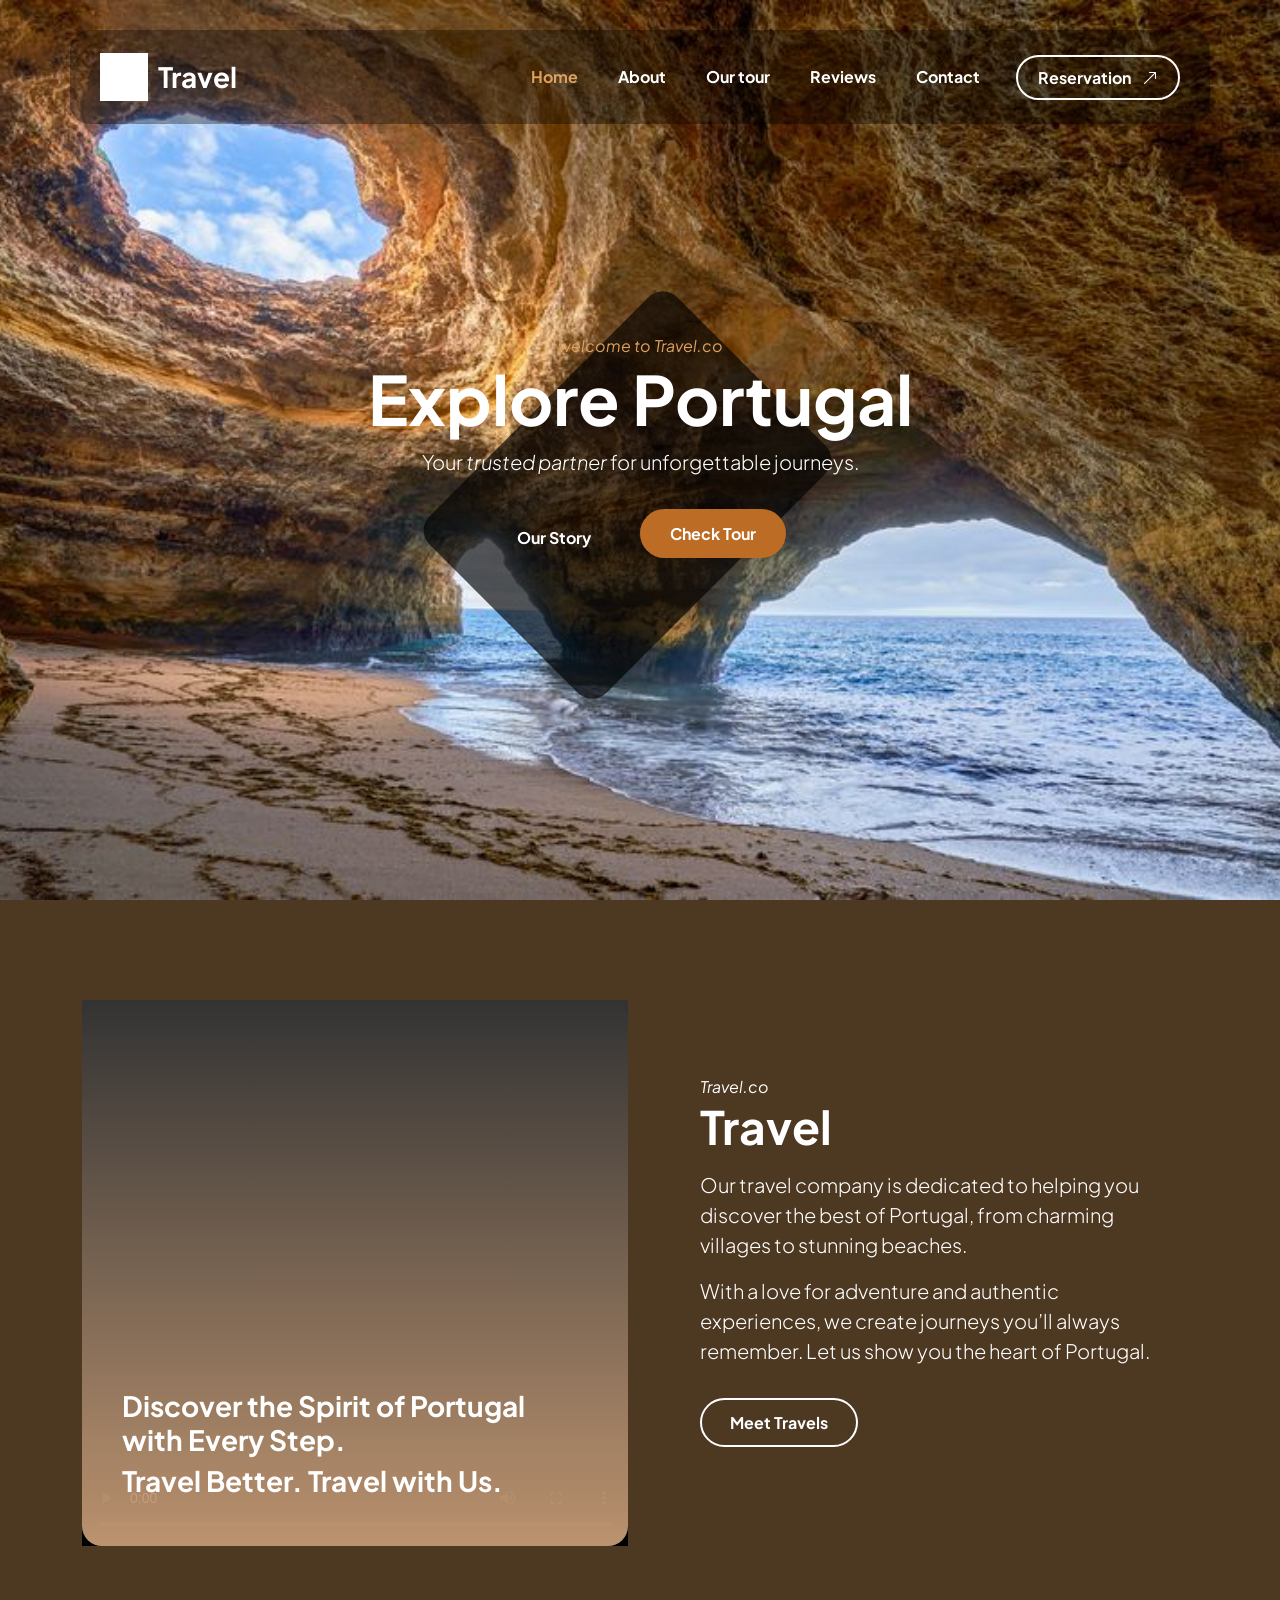
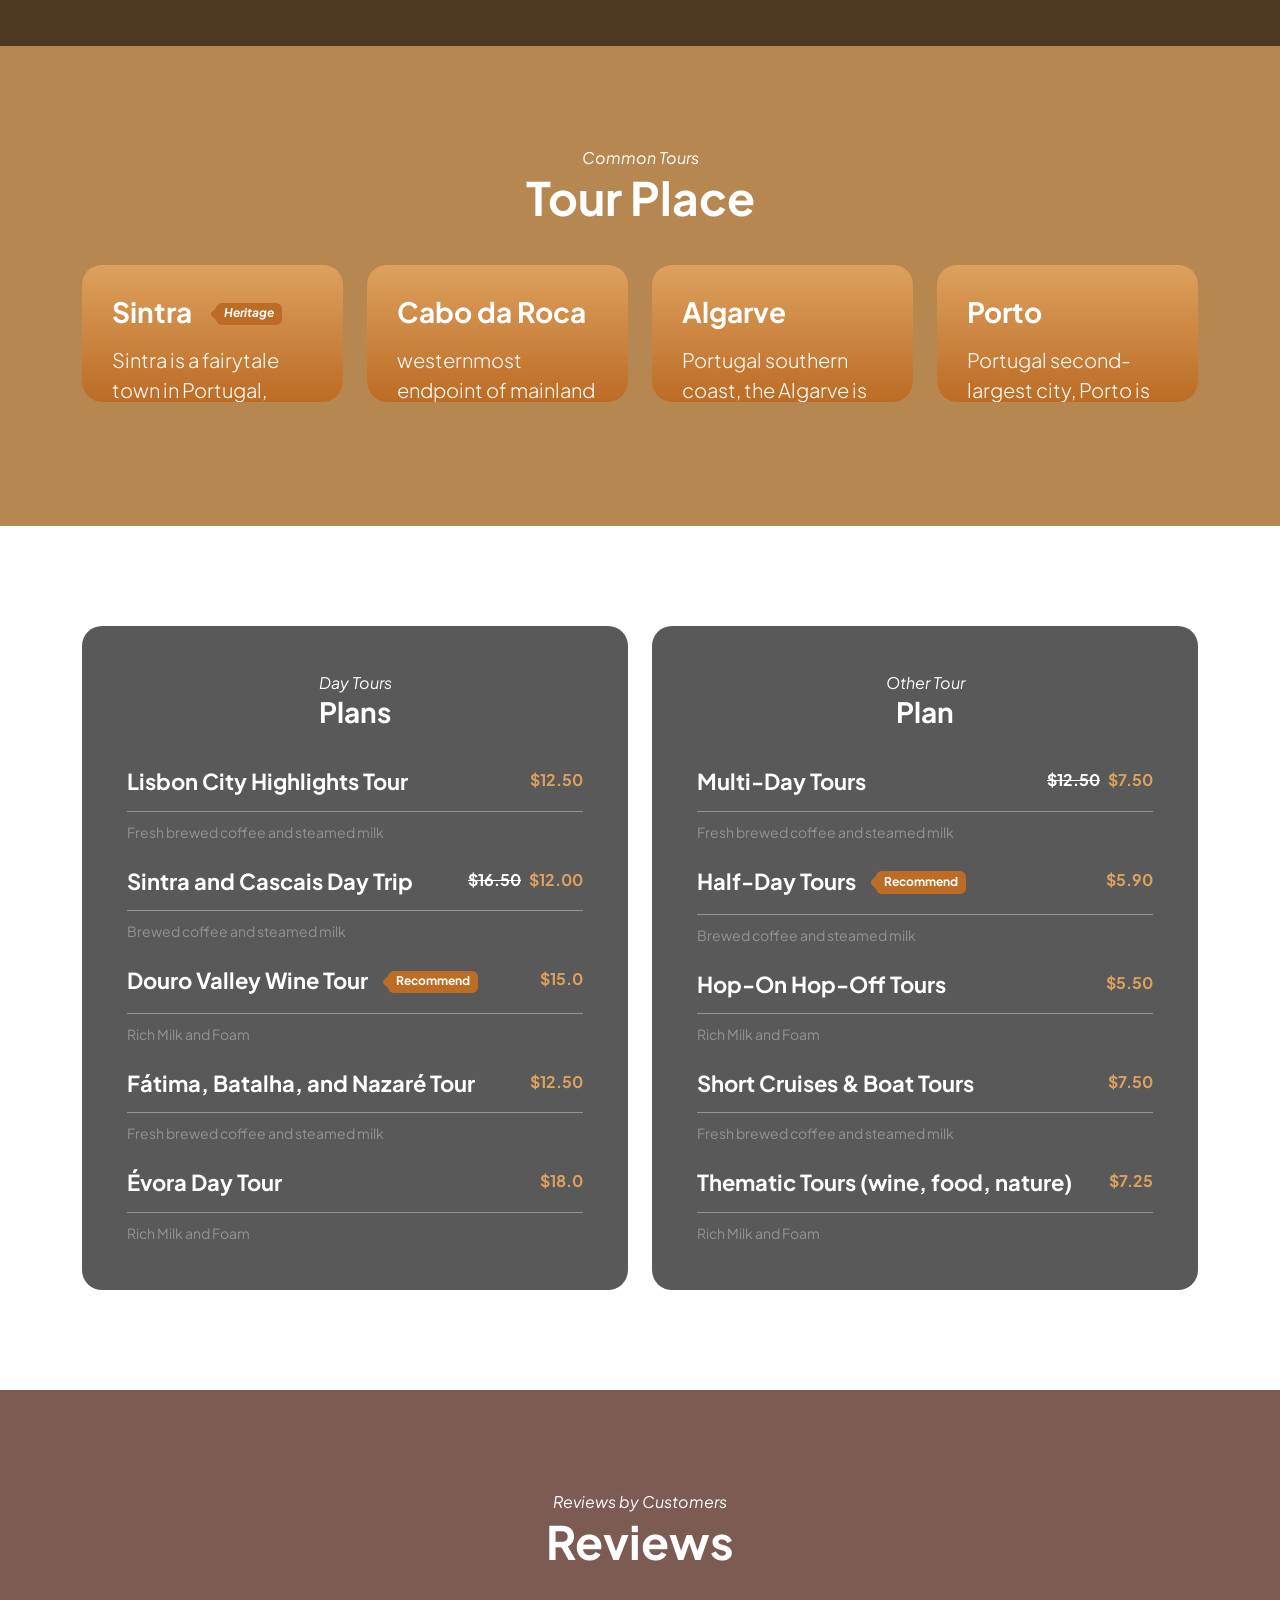
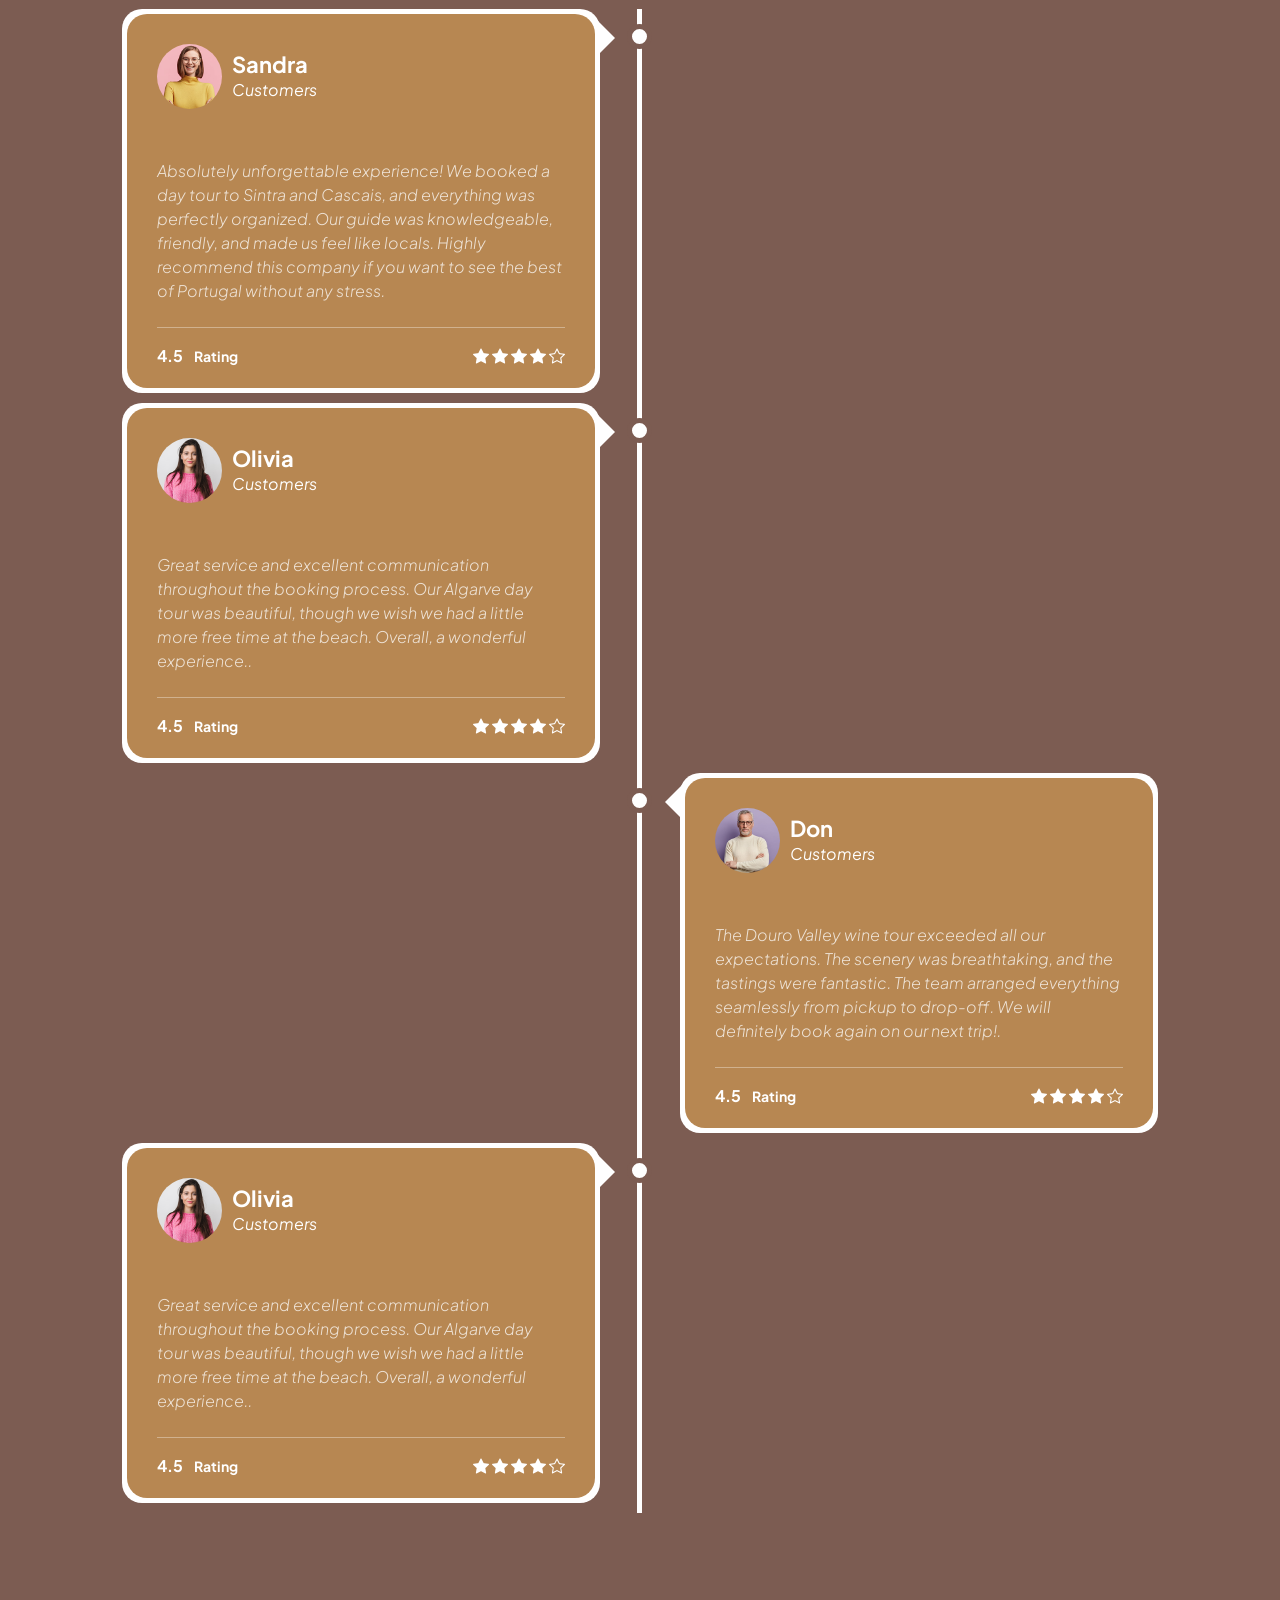
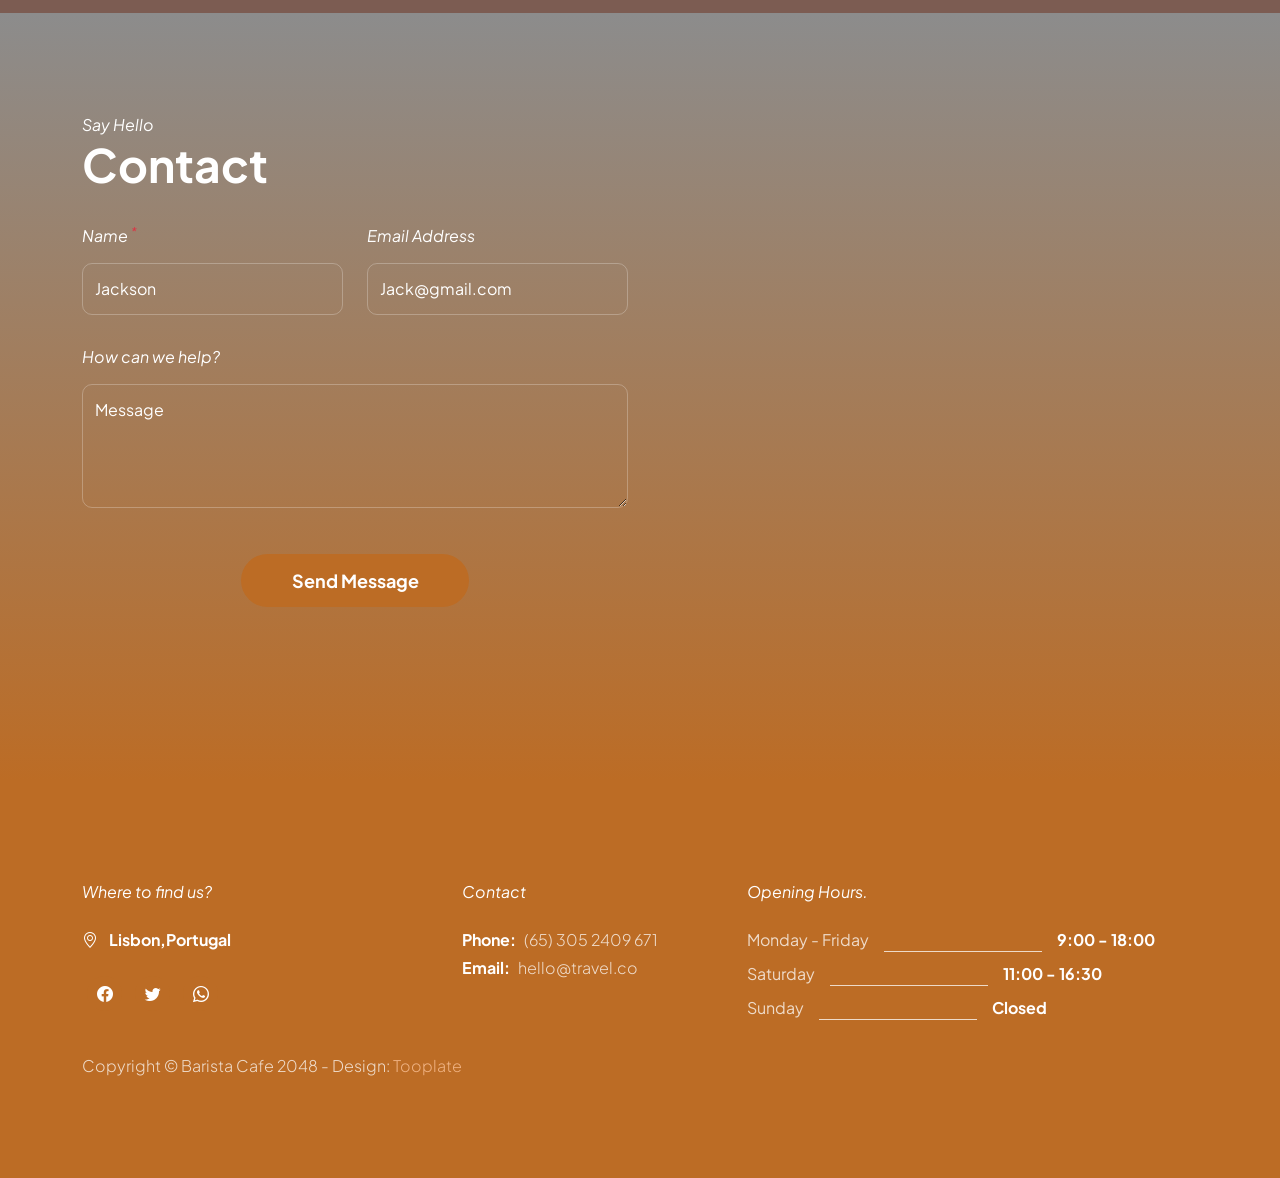
==== commit 7f38bc77: "Update index.html" ====
--- a/index.html
+++ b/index.html
@@ -118,11 +118,11 @@
 
                             <div class="col-lg-6 col-12">
                                 <div class="ratio ratio-1x1">
-                                    <video autoplay="" loop="" muted="" class="custom-video" poster="">
-                                        <source src="videos/1.mp4" type="video/mp4">
-
-                                        Your browser does not support the video tag.
-                                    </video>
+                                   <video controls width="100%">
+
+    <source src="./videos/1.mp4" type="video/mp4">
+
+</video>
 
                                     <div class="about-video-info d-flex flex-column">
                                         <h4 class="mt-auto">Discover the Spirit of Portugal with Every Step.</h4>
@@ -726,4 +726,4 @@
         <script src="js/custom.js"></script>
 
     </body>
-</html>+</html>
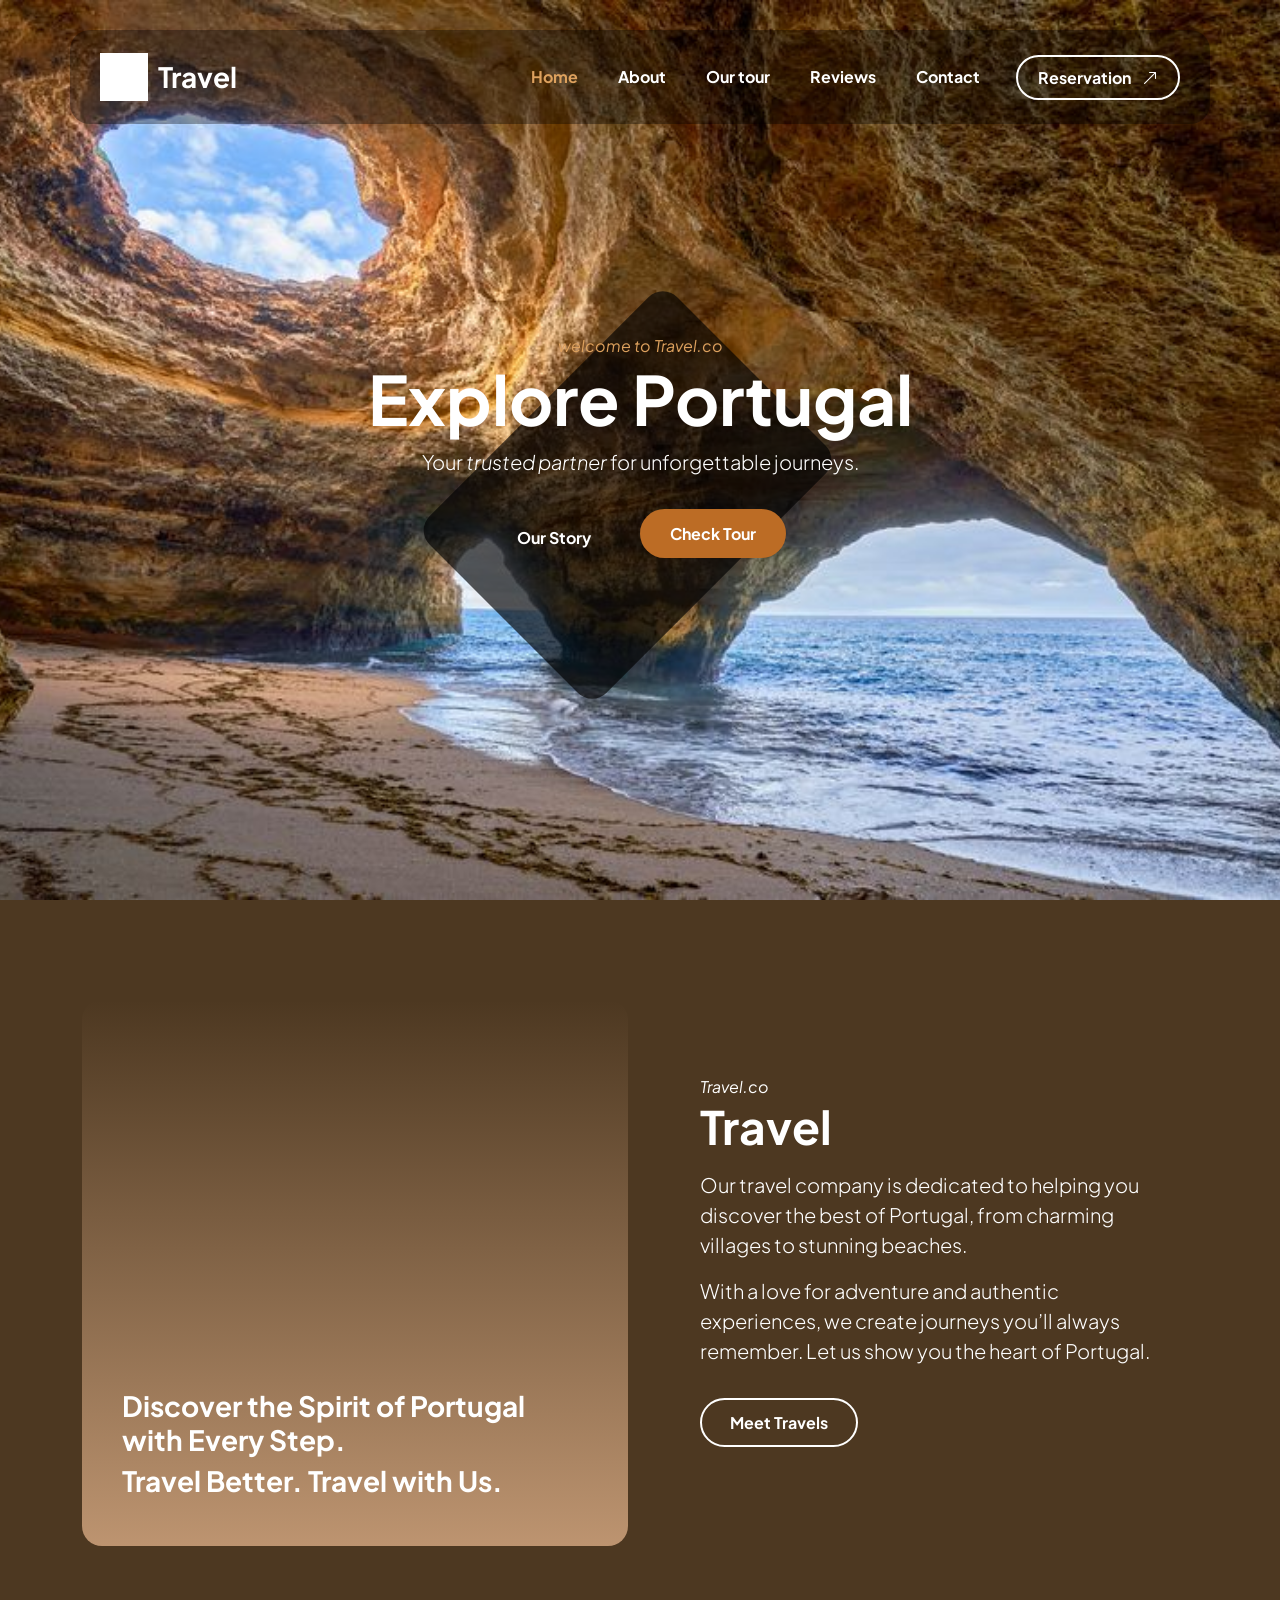
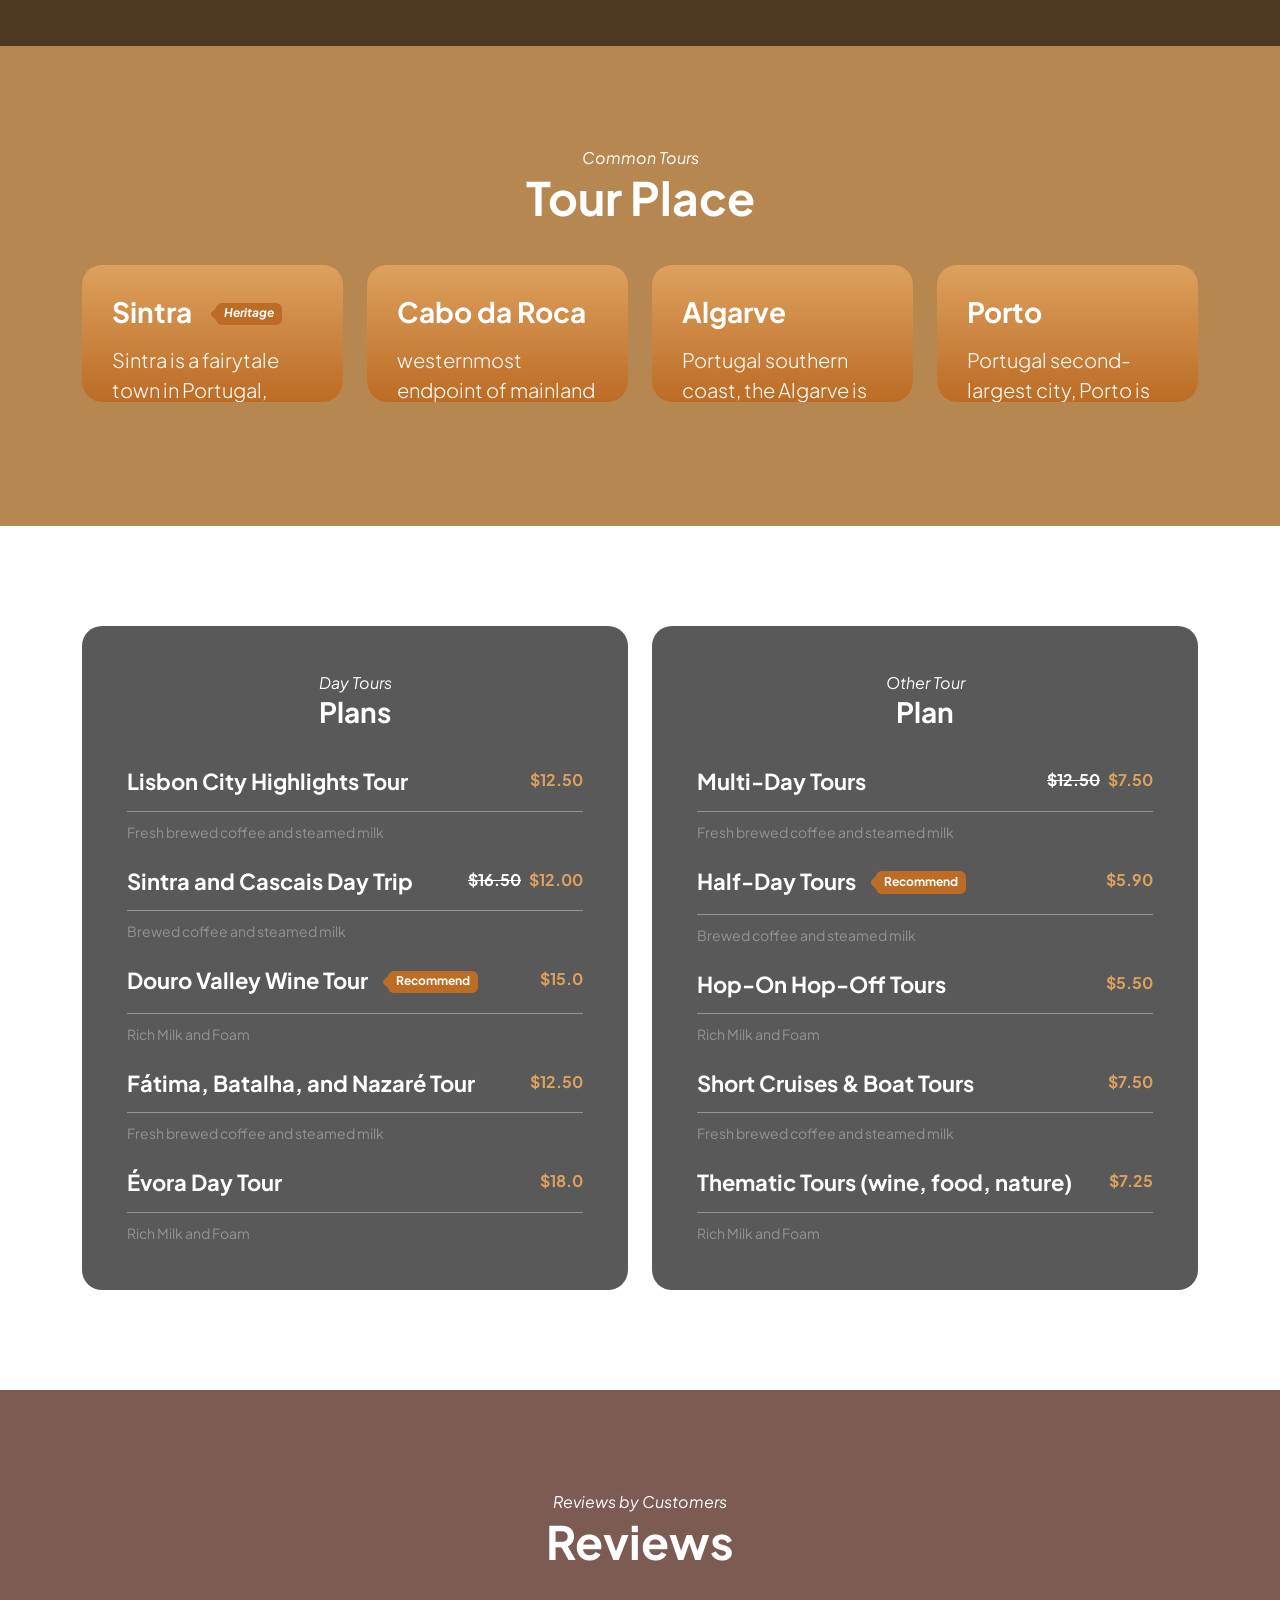
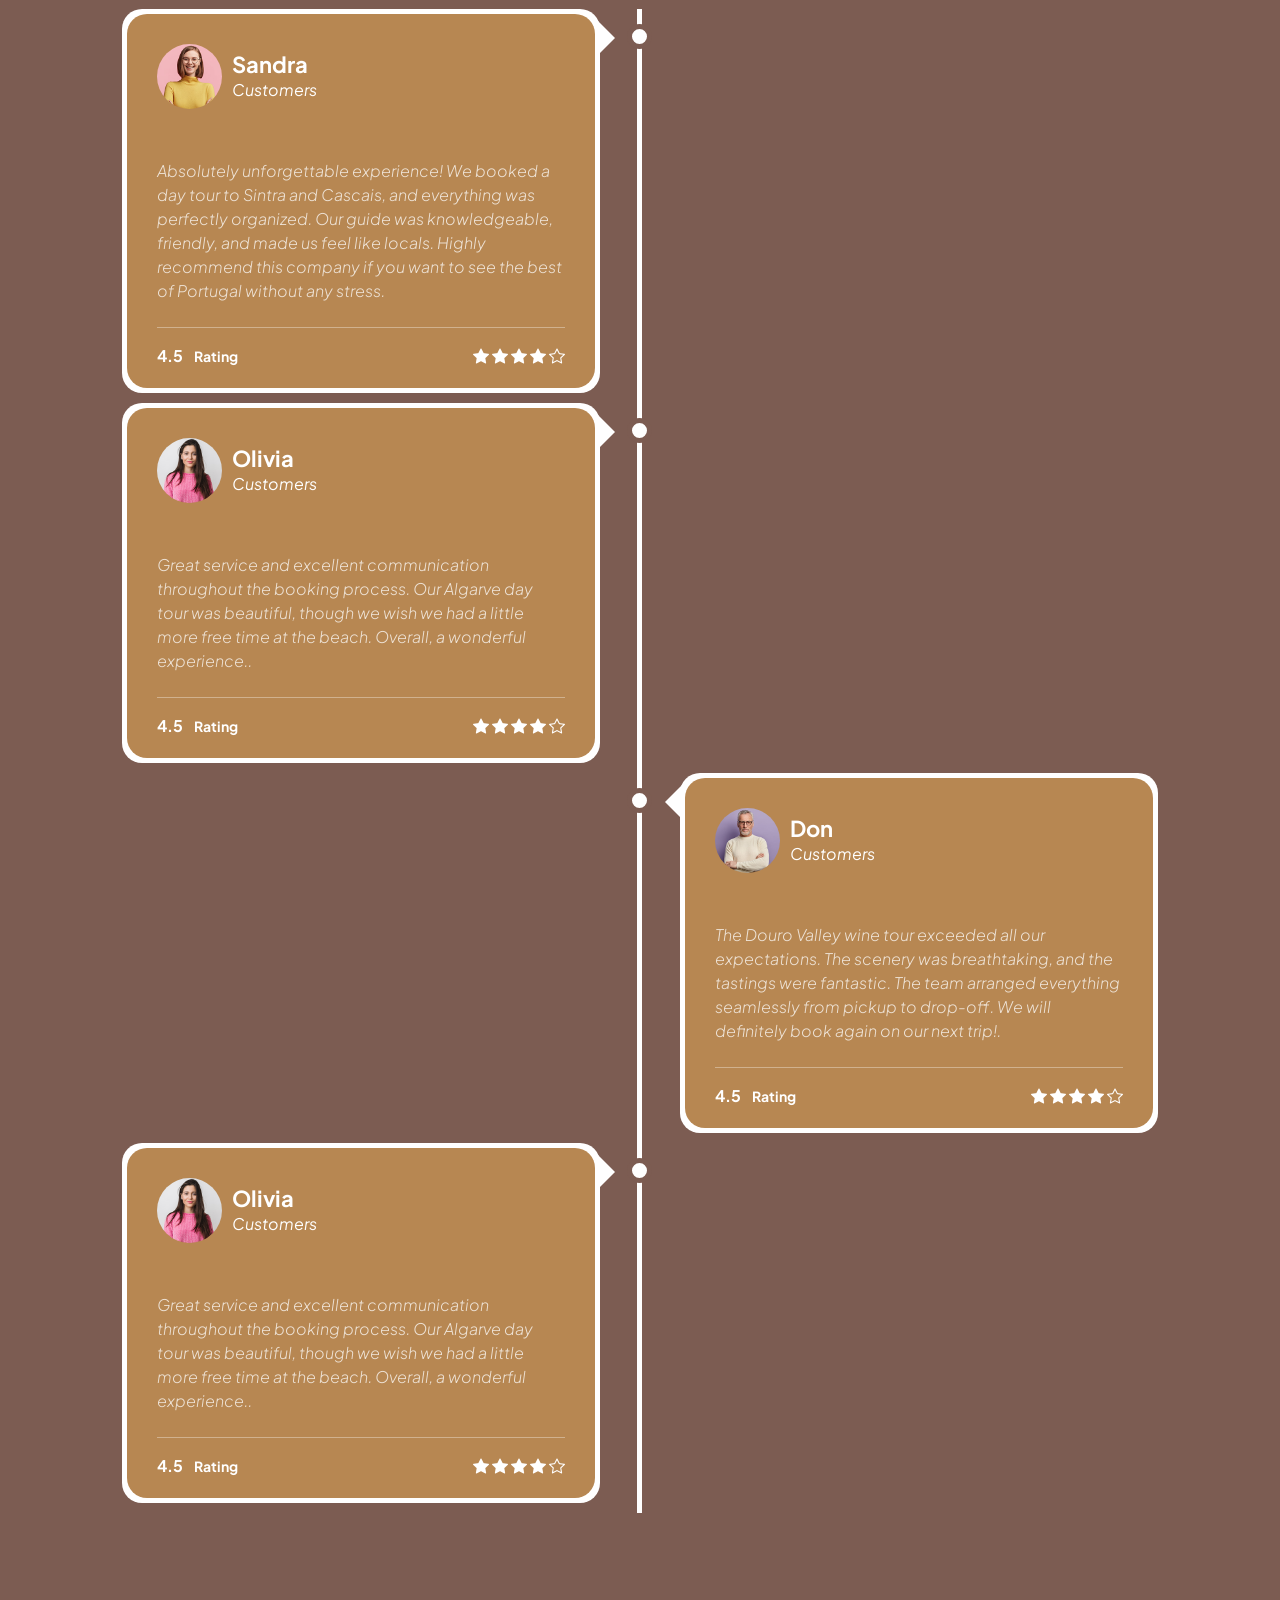
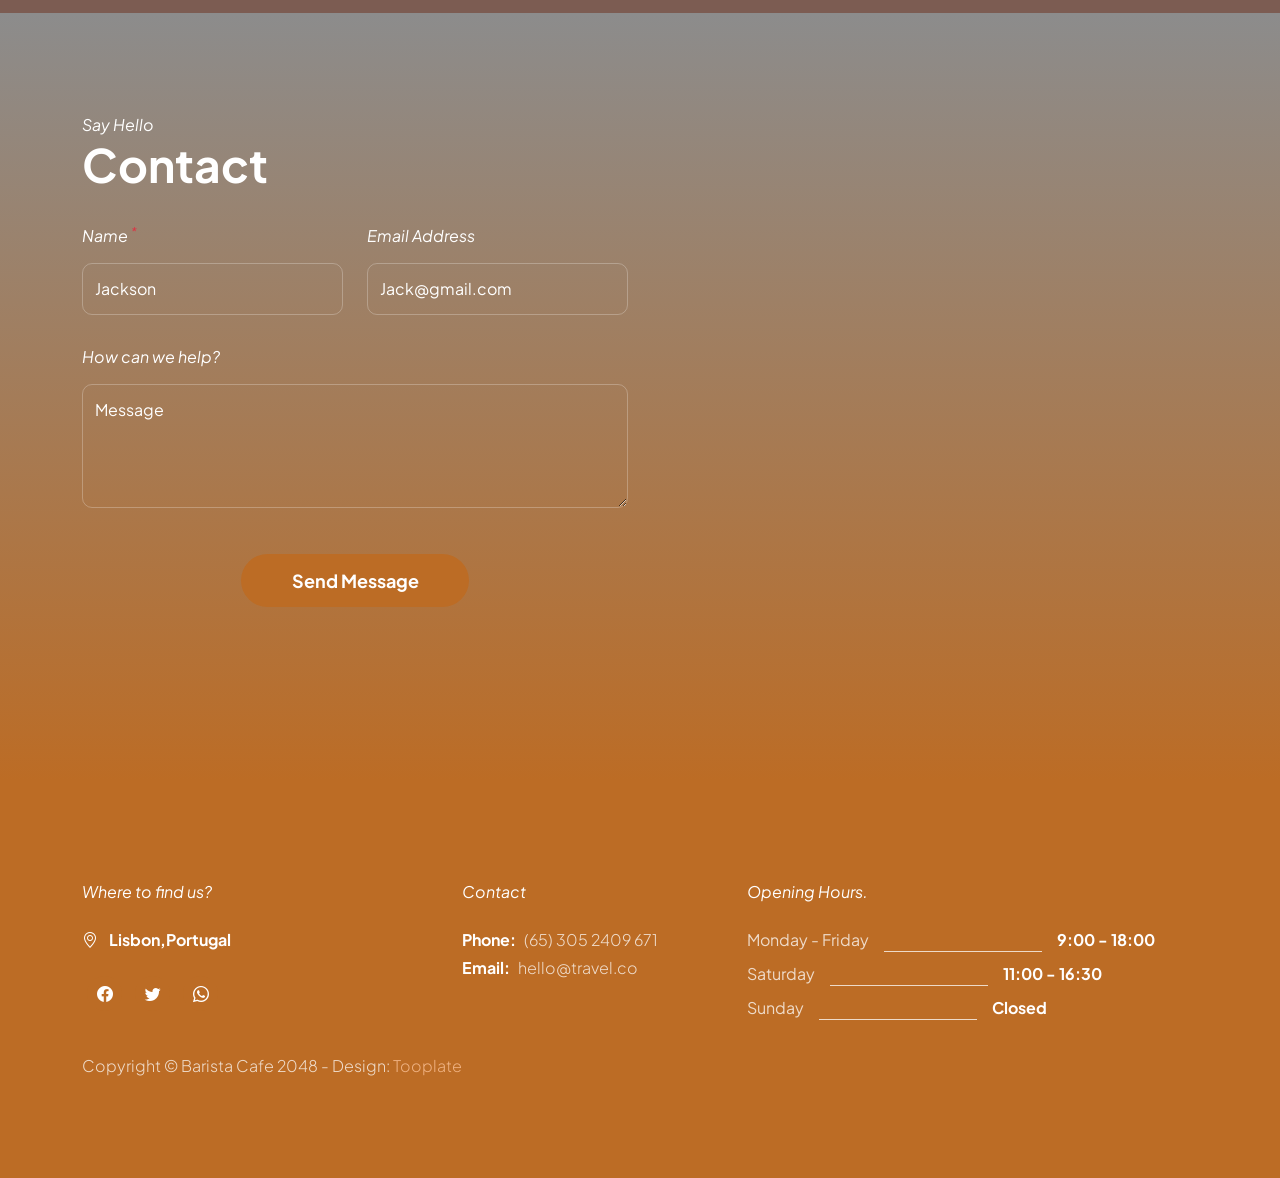
==== commit 9590ccd4: "Update index.html" ====
--- a/index.html
+++ b/index.html
@@ -118,11 +118,11 @@
 
                             <div class="col-lg-6 col-12">
                                 <div class="ratio ratio-1x1">
-                                   <video controls width="100%">
-
-    <source src="./videos/1.mp4" type="video/mp4">
-
-</video>
+                                        <video autoplay="" loop="" muted="" class="custom-video" poster="">
+                                        <source src="./videos/1.mp4" type="video/mp4">
+
+                                        Your browser does not support the video tag.
+                                    </video>
 
                                     <div class="about-video-info d-flex flex-column">
                                         <h4 class="mt-auto">Discover the Spirit of Portugal with Every Step.</h4>
